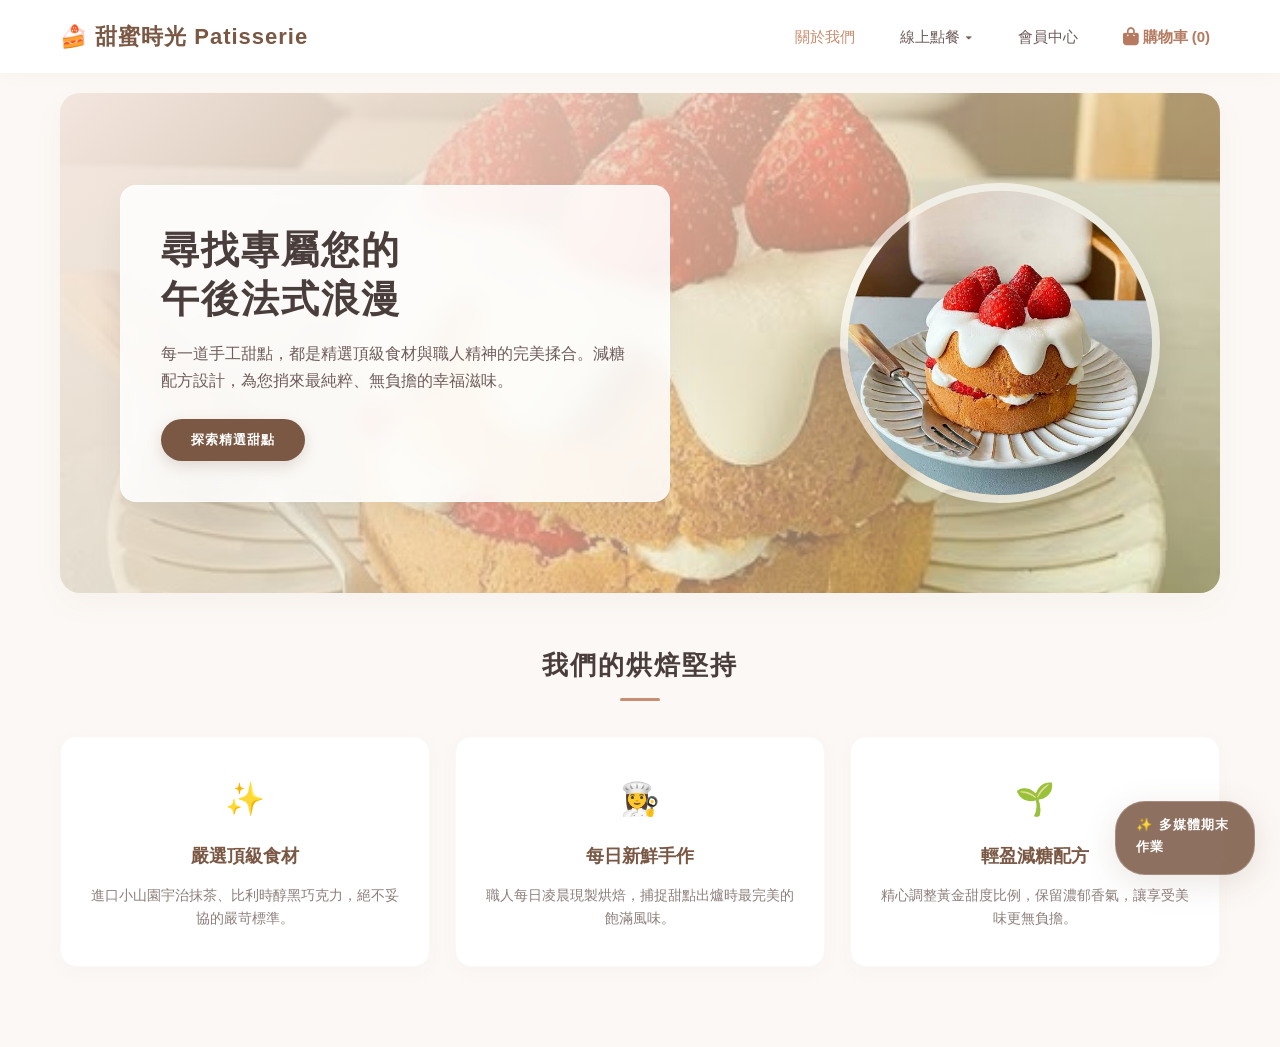
==== index.html @ a0bcebbd "Update stylesheet and script version numbers" ====
<!DOCTYPE html>
<html lang="zh-TW">
<head>
    <meta charset="UTF-8">
    <meta name="viewport" content="width=device-width, initial-scale=1.0">
    <title>甜蜜時光 Patisserie</title>
    
    <link rel="stylesheet" href="https://cdnjs.cloudflare.com/ajax/libs/font-awesome/6.4.0/css/all.min.css">
    
    <link rel="stylesheet" href="css/style.css">
    
    <link rel="stylesheet" href="css/style_phone.css?v=1.4" media="screen and (max-width: 767px)">
</head>
<body>

    <div class="system-switcher" id="admin-switcher-bar" style="display: none;">
        <span>⚙️ 核心特權帳號登入：專題雙端切換</span>
        <button id="switch-user-btn" class="active" onclick="switchSystem('user')">📱 顧客前台下單端</button>
        <button id="switch-admin-btn" onclick="switchSystem('admin')">🏪 店家後台接單端</button>
    </div>

    <div id="floating-badge" class="project-badge">
        <div class="badge-title">多媒體期末作業</div>
        <div class="members-list">
            成員：梁宇嫻 · 李冠萱 · 羅聖威 · 陳品勳 · 劉昕燁 · 陳君豪
        </div>
    </div>

    <div id="user-view">
        <header>
            <div class="nav-container">
                <a onclick="showPage('home-section')" class="logo">🍰 甜蜜時光 Patisserie</a>
                
                <ul class="nav-menu">
                    <li>
                        <a id="nav-home" onclick="showPage('home-section')" class="active">
                            <i class="fa-regular fa-compass nav-icon"></i>
                            <span class="nav-text">關於我們</span>
                        </a>
                    </li>
                    <li class="dropdown">
                        <a id="nav-order" onclick="showPage('order-section')">
                            <i class="fa-regular fa-clipboard nav-icon"></i>
                            <span class="nav-text">線上點餐 ▾</span>
                        </a>
                        <div class="dropdown-content">
                            <a onclick="showPage('order-section'); filterCategory('全部甜點')">全部甜點</a>
                            <a onclick="showPage('order-section'); filterCategory('法式塔類')">法式塔類</a>
                            <a onclick="showPage('order-section'); filterCategory('招牌蛋糕')">招牌蛋糕</a>
                            <a onclick="showPage('order-section'); filterCategory('常溫點心')">常溫點心</a>
                        </div>
                    </li>
                    <li>
                        <a id="nav-login" onclick="showPage('login-section')">
                            <i class="fa-regular fa-user nav-icon"></i>
                            <span class="nav-text">會員中心</span>
                        </a>
                    </li>
                    <li>
                        <a id="nav-cart" onclick="showPage('order-section', true)" style="color: #b57a5f; font-weight: bold; display: flex; align-items: center; gap: 4px;">
                            <i class="fa-solid fa-bag-shopping" style="font-size: 18px;"></i>
                            <span class="nav-text">購物車</span>
                            <span>(<span id="cart-count">0</span>)</span>
                        </a>
                    </li>
                </ul>
            </div>
        </header>

        <div class="container">
            <section id="home-section" class="page-section active">
                <div class="hero-section">
                    <div class="hero-content">
                        <h1>尋找專屬您的<br>午後法式浪漫</h1>
                        <p>每一道手工甜點，都是精選頂級食材與職人精神的完美揉合。減糖配方設計，為您捎來最純粹、無負擔的幸福滋味。</p>
                        <button class="btn-primary" onclick="showPage('order-section'); filterCategory('全部甜點')">探索精選甜點</button>
                    </div>
                    <img src="images/cake_berry.jpg" class="hero-featured-img" alt="主打草莓戚風蛋糕">
                </div>

                <h2 class="section-title">我們的烘焙堅持</h2>
                <div class="features-grid">
                    <div class="feature-card">
                        <span class="feature-icon">✨</span>
                        <h3>嚴選頂級食材</h3>
                        <p>進口小山園宇治抹茶、比利時醇黑巧克力，絕不妥協的嚴苛標準。</p>
                    </div>
                    <div class="feature-card">
                        <span class="feature-icon">👩‍🍳</span>
                        <h3>每日新鮮手作</h3>
                        <p>職人每日凌晨現製烘焙，捕捉甜點出爐時最完美的飽滿風味。</p>
                    </div>
                    <div class="feature-card">
                        <span class="feature-icon">🌱</span>
                        <h3>輕盈減糖配方</h3>
                        <p>精心調整黃金甜度比例，保留濃郁香氣，讓享受美味更無負擔。</p>
                    </div>
                </div>
            </section>

            <section id="order-section" class="page-section">
                <div class="order-layout">
                    <div class="menu-products-column">
                        <h2 class="menu-title" id="menu-title-text">精選甜點菜單</h2>
                        <p class="menu-subtitle">點擊下方按鈕即可直接加入購物車！</p>
                        <div class="menu-grid" id="menu-grid-box"></div>
                    </div>

                    <div class="cart-box" id="cart-anchor">
                        <h3>🛒 我的購物車</h3>
                        <div class="empty-cart-msg" id="empty-cart-msg">購物車目前是空的。</div>
                        <ul class="cart-items-list" id="cart-items"></ul>
                        <div class="cart-total-box" id="cart-total-box" style="display: none;">
                            <div class="total-row">
                                <span>總金額：</span>
                                <span>NT$ <span id="total-amount">0</span></span>
                            </div>
                            <button class="btn-checkout" onclick="checkout()">確認送出訂單</button>
                        </div>
                    </div>
                </div>
            </section>

            <section id="login-section" class="page-section">
                <div class="login-wrapper">
                    <div class="login-card" id="login-form-box">
                        <h2>會員登入</h2>
                        <p class="login-subtitle">歡迎回到甜蜜時光，請輸入您的帳號密碼</p>
                        <form onsubmit="handleLogin(event)">
                            <div class="form-group">
                                <label><i class="fa-regular fa-envelope"></i> 電子信箱</label>
                                <input type="email" id="login-email" placeholder="example@email.com" required>
                            </div>
                            <div class="form-group">
                                <label><i class="fa-solid fa-lock"></i> 密碼</label>
                                <input type="password" id="login-password" placeholder="請輸入密碼" required>
                            </div>
                            <button type="submit" class="btn-submit">立即登入</button>
                        </form>
                        <div class="form-toggle-link">
                            還不是會員嗎？ <a onclick="toggleForm('register')">點我註冊新帳號</a>
                        </div>
                    </div>

                    <div class="login-card" id="register-form-box" style="display: none;">
                        <h2>註冊新會員</h2>
                        <p class="login-subtitle">加入會員，即刻開啟美味的甜點購物之旅</p>
                        <form onsubmit="handleRegister(event)">
                            <div class="form-group">
                                <label><i class="fa-regular fa-envelope"></i> 電子信箱</label>
                                <input type="email" id="reg-email" placeholder="example@email.com" required>
                            </div>
                            <div class="form-group">
                                <label><i class="fa-solid fa-lock"></i> 設定密─碼</label>
                                <input type="password" id="reg-password" placeholder="請輸入密碼" required>
                            </div>
                            <div class="form-group">
                                <label><i class="fa-solid fa-shield"></i> 確認密碼</label>
                                <input type="password" id="reg-confirm" placeholder="請再次輸入密碼" required>
                            </div>
                            <button type="submit" class="btn-submit btn-reg">確認註冊</button>
                        </form>
                        <div class="form-toggle-link">
                            已經有帳號了？ <a onclick="toggleForm('login')">返回登入介面</a>
                        </div>
                    </div>

                    <div class="login-card" id="user-status" style="display: none;">
                        <div class="welcome-box">
                            <span class="user-avatar-icon">👑</span>
                            <h3>尊貴的會員，您好！</h3>
                            <p class="user-email-display" id="user-display-email">---</p>
                            
                            <div id="admin-badge-notice" class="admin-notice-tag" style="display: none;">
                                🔑 檢測到核心特權身份！上方已解鎖「雙端切換列」
                            </div>

                            <button onclick="handleLogout()" class="btn-logout">安全登出帳號</button>
                        </div>
                    </div>

                    <div class="history-section-box" id="history-box" style="display: none;">
                        <h3 class="history-title">📜 您的歷史消費紀錄</h3>
                        <div id="history-list-content"></div>
                    </div>
                </div>
            </section>
        </div>
    </div>

    <div id="admin-view" style="display: none;">
        <div class="admin-dashboard-container">
            <div class="admin-sidebar">
                <h2>🏪 店家管理後台</h2>
                <p style="color:#a88; font-size:12px;">專題即時動態接單核心</p>
                <hr style="border:0; border-top:1px solid #444; margin:20px 0;">
                <button class="admin-nav-btn active">📦 訂單即時控管</button>
                <button class="admin-nav-btn" onclick="switchSystem('user')" style="background:#c0392b; color:#fff; margin-top:20px;">退出後台返回前台</button>
            </div>

            <div class="admin-main-content">
                <div class="admin-stats-grid">
                    <div class="stat-card">
                        <h4>新進訂單 (待處理)</h4>
                        <div class="stat-number" id="stat-new-orders" style="color: #e67e22;">0 筆</div>
                    </div>
                    <div class="stat-card">
                        <h4>甜點主廚 (製作中)</h4>
                        <div class="stat-number" id="stat-cooking-orders" style="color: #2980b9;">0 筆</div>
                    </div>
                    <div class="stat-card">
                        <h4>今日累計營業額</h4>
                        <div class="stat-number" style="color: #27ae60;">NT$ <span id="stat-total-revenue">0</span></div>
                    </div>
                </div>

                <h3 style="color:#5c4033; margin-bottom:15px; display:flex; align-items:center; gap:8px;">
                    📋 全台即時顧客訂單動態流水線
                </h3>
                <div id="admin-orders-list-box"></div>
            </div>
        </div>
    </div>

    <script src="js/script.js?v=1.6"></script>
</body>
</html>
---- css/style.css ----
/* --- 基礎全域樣式 --- */
        * {
            box-sizing: border-box;
            margin: 0;
            padding: 0;
            font-family: 'Playfair Display', 'Segoe UI', Tahoma, Geneva, Verdana, sans-serif, "微軟正黑體";
        }
        body {
            background-color: #fcf8f5;
            color: #4a3e3d;
            line-height: 1.7;
            position: relative;
        }
        .container {
            max-width: 1200px;
            margin: 0 auto;
            padding: 20px;
        }

        /* 👑 隱藏式雙端切換工具列（預設隱藏 display: none） */
        .system-switcher {
            display: none; 
            background: #4a3e3d; /* 深咖啡色背景 */
            padding: 12px 20px;
            justify-content: center;
            align-items: center;
            gap: 15px;
            z-index: 10001;
            position: relative;
            border-bottom: 2px solid #caa08c;
            animation: slideDown 0.4s ease;
        }
        @keyframes slideDown {
            from { transform: translateY(-100%); }
            to { transform: translateY(0); }
        }
        .system-switcher span {
            color: #fbf7f5;
            font-size: 14px;
            font-weight: bold;
            margin-right: 10px;
        }
        .system-switcher button {
            background: #fff;
            color: #4a3e3d;
            border: 2px solid #caa08c;
            padding: 8px 18px;
            border-radius: 25px;
            cursor: pointer;
            font-size: 14px;
            font-weight: 600;
            transition: all 0.3s ease;
            box-shadow: 0 4px 6px rgba(0,0,0,0.1);
        }
        .system-switcher button.active {
            background: #d35400 !important; 
            color: white !important;
            border-color: #d35400 !important;
            font-weight: bold;
            box-shadow: 0 0 10px rgba(211, 84, 0, 0.5);
        }
        .system-switcher button:hover {
            background: #f5eae4;
        }

        /* ✨ 互動式浮動標籤樣式 ✨ */
        .project-badge {
            position: fixed;
            bottom: 25px;
            right: 25px;
            background-color: rgba(122, 88, 68, 0.85);
            backdrop-filter: blur(10px);
            -webkit-backdrop-filter: blur(10px);
            color: #ffffff;
            padding: 12px 20px;
            border-radius: 30px;
            font-size: 13px;
            font-weight: 600;
            letter-spacing: 1px;
            box-shadow: 0 8px 32px 0 rgba(122, 88, 68, 0.15);
            z-index: 9999;
            border: 1px solid rgba(255, 255, 255, 0.2);
            transition: all 0.4s cubic-bezier(0.4, 0, 0.2, 1);
            cursor: pointer;
            display: flex;
            flex-direction: column;
            align-items: flex-start;
            gap: 4px;
            max-width: 140px;
            overflow: hidden;
        }
        .project-badge .members-list {
            max-height: 0;
            opacity: 0;
            font-size: 12px;
            color: rgba(255, 255, 255, 0.9);
            font-weight: 400;
            transition: all 0.4s cubic-bezier(0.4, 0, 0.2, 1);
            white-space: nowrap;
            margin-top: 0;
        }
        .project-badge:hover {
            max-width: 550px;
            border-radius: 16px;
            background-color: rgba(122, 88, 68, 0.95);
            box-shadow: 0 12px 40px 0 rgba(122, 88, 68, 0.3);
            transform: translateY(-2px);
        }
        .project-badge:hover .members-list {
            max-height: 50px;
            opacity: 1;
            margin-top: 6px;
        }
        .badge-title::before {
            content: '✨';
            margin-right: 6px;
            display: inline-block;
            animation: starPulse 2s infinite ease-in-out;
        }
        @keyframes starPulse {
            0% { transform: scale(1); opacity: 0.8; }
            50% { transform: scale(1.2); opacity: 1; filter: drop-shadow(0 0 4px #fff); }
            100% { transform: scale(1); opacity: 0.8; }
        }

        /* --- 導覽列樣式 --- */
        header {
            background-color: rgba(255, 255, 255, 0.95);
            backdrop-filter: blur(10px);
            box-shadow: 0 2px 15px rgba(142, 108, 88, 0.05);
            position: sticky;
            top: 0;
            z-index: 1000;
        }
        .nav-container {
            display: flex;
            justify-content: space-between;
            align-items: center;
            max-width: 1200px;
            margin: 0 auto;
            padding: 18px 20px;
        }
        .logo {
            font-size: 22px;
            font-weight: 700;
            color: #7a5844;
            text-decoration: none;
            display: flex;
            align-items: center;
            gap: 8px;
            letter-spacing: 1px;
            cursor: pointer;
        }
        .nav-menu {
            display: flex;
            list-style: none;
            gap: 25px;
            align-items: center;
        }
        .nav-menu a {
            text-decoration: none;
            color: #6e5d5b;
            font-weight: 500;
            padding: 5px 10px;
            transition: all 0.3s ease;
            cursor: pointer;
            font-size: 15px;
        }
        .nav-menu a:hover, .nav-menu a.active {
            color: #c98e71;
        }

        /* --- 下拉選單樣式 --- */
        .dropdown {
            position: relative;
            display: inline-block;
        }
        .dropdown-content {
            display: none;
            position: absolute;
            background-color: #fff;
            min-width: 150px;
            box-shadow: 0px 8px 25px rgba(142, 108, 88, 0.1);
            border-radius: 8px;
            padding: 8px 0;
            z-index: 1;
            top: 100%;
            border: 1px solid #f5eae4;
        }
        .dropdown-content a {
            color: #4a3e3d;
            padding: 10px 20px;
            display: block;
            text-align: left;
            font-size: 14px;
        }
        .dropdown-content a:hover {
            background-color: #fdfaf6;
            color: #c98e71;
        }
        .dropdown:hover .dropdown-content {
            display: block;
        }

        /* --- 區塊切換隱藏機制 --- */
        .page-section {
            display: none;
        }
        .page-section.active {
            display: block;
            animation: fadeIn 0.6s ease;
        }
        @keyframes fadeIn {
            from { opacity: 0; transform: translateY(10px); }
            to { opacity: 1; transform: translateY(0); }
        }

        /* ================= 高級質感首頁樣式 ================= */
        .hero-section {
            background: linear-gradient(135deg, #f3e6df 0%, rgba(234, 222, 122, 0.33) 100%), url('../images/cake_berry.jpg');
            background-size: cover;
            background-position: center;
            border-radius: 20px;
            padding: 90px 60px;
            display: flex;
            align-items: center;
            justify-content: space-between;
            margin-bottom: 50px;
            box-shadow: 0 10px 30px rgba(142, 108, 88, 0.05);
            position: relative;
            overflow: hidden;
        }
        .hero-content {
            max-width: 550px;
            background: rgba(255, 255, 255, 0.85);
            backdrop-filter: blur(10px);
            padding: 40px;
            border-radius: 16px;
            border: 1px solid rgba(255, 255, 255, 0.5);
            box-shadow: 0 15px 35px rgba(0,0,0,0.05);
        }
        .hero-content h1 {
            font-size: 38px;
            color: #4a3e3d;
            margin-bottom: 15px;
            font-weight: 700;
            letter-spacing: 2px;
            line-height: 1.3;
        }
        .hero-content p {
            font-size: 16px;
            color: #6e5d5b;
            margin-bottom: 25px;
        }
        .btn-primary {
            display: inline-block;
            background-color: #7a5844;
            color: white;
            padding: 12px 30px;
            border-radius: 30px;
            text-decoration: none;
            font-weight: bold;
            letter-spacing: 1px;
            transition: all 0.3s ease;
            box-shadow: 0 5px 15px rgba(122, 88, 68, 0.2);
            cursor: pointer;
            border: none;
        }
        .btn-primary:hover {
            background-color: #c98e71;
            transform: translateY(-2px);
            box-shadow: 0 8px 20px rgba(201, 142, 113, 0.3);
        }
        .hero-featured-img {
            width: 320px;
            height: 320px;
            object-fit: cover;
            border-radius: 50%;
            border: 8px solid rgba(255, 255, 255, 0.6);
            box-shadow: 0 15px 30px rgba(0,0,0,0.1);
        }
        @media (max-width: 850px) {
            .hero-section { flex-direction: column; padding: 40px 20px; text-align: center; }
            .hero-featured-img { display: none; }
            .hero-content { max-width: 100%; }
        }

        .section-title {
            text-align: center;
            font-size: 26px;
            color: #4a3e3d;
            margin-bottom: 35px;
            position: relative;
            letter-spacing: 2px;
        }
        .section-title::after {
            content: '';
            display: block;
            width: 40px;
            height: 3px;
            background-color: #c98e71;
            margin: 10px auto 0;
            border-radius: 2px;
        }
        .features-grid {
            display: grid;
            grid-template-columns: repeat(auto-fit, minmax(300px, 1fr));
            gap: 25px;
            margin-bottom: 60px;
        }
        .feature-card {
            background: #fff;
            padding: 35px 25px;
            border-radius: 16px;
            text-align: center;
            box-shadow: 0 5px 20px rgba(142, 108, 88, 0.03);
            transition: all 0.3s ease;
            border: 1px solid #fbf7f5;
        }
        .feature-card:hover {
            transform: translateY(-5px);
            box-shadow: 0 12px 30px rgba(142, 108, 88, 0.08);
        }
        .feature-icon { font-size: 32px; margin-bottom: 15px; display: inline-block; }
        .feature-card h3 { font-size: 18px; color: #7a5844; margin-bottom: 12px; }
        .feature-card p { font-size: 14px; color: #8c7e7c; }

        /* ================= 點餐頁與購物車版面配置 ================= */
        .order-layout {
            display: grid;
            grid-template-columns: 2.6fr 1fr;
            gap: 35px;
            margin-top: 10px;
        }
        @media (max-width: 950px) {
            .order-layout { grid-template-columns: 1fr; }
        }
        .menu-title {
            font-size: 26px;
            color: #4a3e3d;
            margin-bottom: 5px;
            border-left: 4px solid #c98e71;
            padding-left: 12px;
            letter-spacing: 1px;
        }
        .menu-subtitle { font-size: 14px; color: #8c7e7c; margin-bottom: 30px; }
        .menu-grid {
            display: grid;
            grid-template-columns: repeat(auto-fill, minmax(240px, 1fr));
            gap: 25px;
        }
        .menu-item {
            background: #fff;
            border-radius: 14px;
            overflow: hidden;
            box-shadow: 0 4px 15px rgba(142, 108, 88, 0.03);
            transition: all 0.3s ease;
            display: flex;
            flex-direction: column;
            border: 1px solid rgba(142, 108, 88, 0.02);
        }
        .menu-item:hover { transform: translateY(-6px); box-shadow: 0 10px 25px rgba(142, 108, 88, 0.08); }
        .menu-item img { width: 100%; height: 200px; object-fit: cover; background-color: #f5eae4; }
        .menu-info { padding: 18px; display: flex; flex-direction: column; flex-grow: 1; }
        .menu-category-tag {
            align-self: flex-start;
            background-color: #f7ede8;
            color: #b57a5f;
            font-size: 11px;
            padding: 3px 10px;
            border-radius: 20px;
            margin-bottom: 10px;
            font-weight: 600;
        }
        .menu-item .menu-title { font-size: 16px; font-weight: bold; color: #4a3e3d; margin-bottom: 8px; border: none; padding-left: 0; }
        .menu-price { font-size: 16px; color: #b57a5f; font-weight: 700; margin-bottom: 15px; margin-top: auto; }
        .btn-add {
            width: 100%;
            background-color: #caa08c;
            color: white;
            border: none;
            padding: 11px;
            border-radius: 8px;
            cursor: pointer;
            font-weight: bold;
            transition: background 0.3s;
        }
        .btn-add:hover { background-color: #b5836c; }

        .cart-box {
            background: #fff;
            padding: 22px;
            border-radius: 16px;
            box-shadow: 0 4px 20px rgba(142, 108, 88, 0.06);
            align-self: start;
            position: sticky;
            top: 100px;
            border: 1px solid rgba(142, 108, 88, 0.03);
        }
        .cart-box h3 { font-size: 18px; margin-bottom: 15px; padding-bottom: 12px; border-bottom: 2px solid #f7ede8; color: #4a3e3d; }
        .cart-items-list { list-style: none; max-height: 280px; overflow-y: auto; margin-bottom: 15px; }
        .cart-item { display: flex; justify-content: space-between; align-items: center; font-size: 13px; padding: 10px 0; border-bottom: 1px dashed #f5eae4; }
        .empty-cart-msg { color: #a39592; text-align: center; padding: 25px 0; font-size: 14px; }
        .cart-total-box { border-top: 2px solid #f7ede8; padding-top: 15px; }
        .total-row { display: flex; justify-content: space-between; font-size: 16px; font-weight: bold; margin-bottom: 15px; color: #4a3e3d; }
        .btn-checkout {
            width: 100%;
            background-color: #7a5844;
            color: white;
            border: none;
            padding: 12px;
            border-radius: 8px;
            cursor: pointer;
            font-weight: bold;
            font-size: 14px;
            transition: background 0.3s;
        }
        .btn-checkout:hover { background-color: #c98e71; }

        /* ================= 会員中心與歷史訂單樣式 ================= */
        .auth-container {
            max-width: 400px;
            margin: 40px auto 20px;
            background: white;
            padding: 35px;
            border-radius: 16px;
            box-shadow: 0 5px 25px rgba(142, 108, 88, 0.06);
            border: 1px solid rgba(142, 108, 88, 0.02);
        }
        .auth-container h2 { text-align: center; margin-bottom: 25px; color: #4a3e3d; letter-spacing: 1px; }
        .form-group { margin-bottom: 20px; }
        .form-group label { display: block; margin-bottom: 8px; font-size: 14px; font-weight: 500; color: #6e5d5b; }
        .form-group input {
            width: 100%; padding: 11px; border: 1px solid #e5dbd5; border-radius: 8px; font-size: 14px; background-color: #fdfcfb; transition: border-color 0.3s;
        }
        .form-group input:focus { outline: none; border-color: #c98e71; background-color: #fff; }
        .btn-auth {
            width: 100%; padding: 12px; background-color: #caa08c; color: white; border: none; border-radius: 8px; font-size: 15px; font-weight: bold; cursor: pointer; transition: background 0.3s;
        }
        .btn-auth:hover { background-color: #b5836c; }
        .auth-switch { text-align: center; margin-top: 18px; font-size: 13px; color: #8c7e7c; }
        .auth-switch a { color: #b57a5f; text-decoration: none; font-weight: bold; }
        .user-welcome-box { text-align: center; padding: 40px 20px; }
        .btn-logout {
            background-color: #d9534f; color: white; border: none; padding: 9px 18px; border-radius: 6px; cursor: pointer; margin-top: 20px; font-weight: bold; transition: background 0.3s;
        }
        .btn-logout:hover { background-color: #c9302c; }

        .history-container {
            max-width: 700px;
            margin: 30px auto;
            background: white;
            padding: 30px;
            border-radius: 16px;
            box-shadow: 0 5px 25px rgba(142, 108, 88, 0.04);
            border: 1px solid rgba(142, 108, 88, 0.02);
        }
        .history-container h3 {
            font-size: 20px; color: #4a3e3d; margin-bottom: 20px; padding-bottom: 10px; border-bottom: 2px solid #f7ede8; text-align: center;
        }
        .order-card {
            background: #fdfcfb;
            border: 1px solid #f5eae4;
            border-radius: 10px;
            padding: 15px;
            margin-bottom: 15px;
            position: relative;
        }
        .order-card-header {
            display: flex; justify-content: space-between; font-size: 13px; color: #8c7e7c; border-bottom: 1px solid #f5eae4; padding-bottom: 8px; margin-bottom: 10px;
        }
        .order-card-body { font-size: 14px; color: #4a3e3d; margin-bottom: 8px; }
        .order-card-total { text-align: right; font-weight: bold; color: #b57a5f; font-size: 15px; }
        .no-history-msg { text-align: center; color: #a39592; padding: 30px 0; font-size: 14px; }

        /* ================= 🏪 店家後台操作端樣式 ================= */
        #admin-view {
            display: none;
            background: #f5f0eb;
            min-height: 100vh;
            padding: 30px 20px;
        }
        .admin-dashboard {
            max-width: 1100px;
            margin: 0 auto;
        }
        .admin-header {
            display: flex;
            justify-content: space-between;
            align-items: center;
            margin-bottom: 30px;
            border-bottom: 3px solid #7a5844;
            padding-bottom: 15px;
        }
        .admin-title { font-size: 28px; color: #7a5844; font-weight: bold; }
        .admin-stats-grid {
            display: grid;
            grid-template-columns: repeat(auto-fit, minmax(220px, 1fr));
            gap: 20px;
            margin-bottom: 35px;
        }
        .stat-card {
            background: white;
            padding: 20px;
            border-radius: 12px;
            box-shadow: 0 4px 15px rgba(0,0,0,0.03);
            border-left: 5px solid #7a5844;
        }
        .stat-card.revenue { border-left-color: #2ecc71; }
        .stat-card h4 { font-size: 14px; color: #8c7e7c; margin-bottom: 5px; }
        .stat-card .stat-number { font-size: 24px; font-weight: bold; color: #4a3e3d; }
        
        .admin-orders-section {
            background: white;
            padding: 25px;
            border-radius: 16px;
            box-shadow: 0 4px 20px rgba(0,0,0,0.02);
        }
        .admin-orders-section h3 { margin-bottom: 20px; color: #4a3e3d; font-size: 20px; border-left: 4px solid #caa08c; padding-left: 10px; }
        
        .status-badge {
            padding: 3px 10px;
            border-radius: 12px;
            font-size: 12px;
            font-weight: bold;
        }
        .status-pending { background: #ffeaa7; color: #d63031; }
        .status-cooking { background: #74b9ff; color: #0984e3; }
        .status-completed { background: #55efc4; color: #00b894; }

        .admin-btn {
            padding: 6px 14px;
            border: none;
            border-radius: 6px;
            cursor: pointer;
            font-weight: bold;
            font-size: 13px;
            margin-left: 8px;
            transition: background 0.2s;
        }
        .btn-accept { background: #74b9ff; color: white; }
        .btn-accept:hover { background: #0984e3; }
        .btn-finish { background: #2ecc71; color: white; }
        .btn-finish:hover { background: #27ae60; }

       @media (max-width: 767px) {
         /* 在手機版隱藏純文字，只留下圖標 */
         .nav-text {
           display: none;
         }
       }
/* ==========================================================================
   手機版導覽列優化：強制顯示圖標，隱藏文字
   ========================================================================== */

/* 1. 在電腦版大螢幕時，先預設隱藏手機版的 Emoji 圖標 */
.nav-menu .nav-icon {
    display: none !important;
}

/* 2. 當螢幕寬度小於 768px（手機板與平板）時執行的強力樣式 */
@media screen and (max-width: 767px) {
    
    /* 強制選單容器水平排列，不換行 */
    .nav-menu {
        display: flex !important;
        flex-direction: row !important;
        justify-content: space-around !important;
        align-items: center !important;
        width: auto !important;
        padding: 0 !important;
        margin: 0 !important;
    }

    .nav-menu li {
        display: inline-block !important;
        list-style: none !important;
    }

    /* 強制顯示手機版的 Emoji 圖標，並給它足夠的大小 */
    .nav-menu .nav-icon {
        display: inline-block !important;
        font-size: 22px !important; /* 如果覺得太大或太小，可以調整這個數值 */
        line-height: 1 !important;
        visibility: visible !important;
        opacity: 1 !important;
    }

    /* 🔥 核心：強制隱藏中文字，避免文字擠壓換行 */
    .nav-menu .nav-text {
        display: none !important;
    }
    
    /* 針對購物車的特別調整，確保購物車圖標與數字 (0) 能並排顯示 */
    .nav-menu li a {
        display: flex !important;
        align-items: center !important;
        font-size: 20px !important;
        text-decoration: none !important;
    }
}
/* ==========================================================================
   手機版導覽列：極簡法式質感圖標風格
   ========================================================================== */

/* 電腦版時，隱藏我們新加的線條圖標（原本的文字會正常顯示） */
.nav-menu .nav-icon {
    display: none !important;
}

/* 當螢幕寬度小於 768px（手機板）時的法式優雅轉變 */
@media screen and (max-width: 767px) {
    
    /* 讓選單水平一字排開，均勻分配空間 */
    .nav-menu {
        display: flex !important;
        flex-direction: row !important;
        justify-content: space-around !important;
        align-items: center !important;
        width: 100% !important;
        padding: 10px 0 !important;
        margin: 0 !important;
    }

    .nav-menu li {
        display: inline-block !important;
        list-style: none !important;
    }

    /* 讓圖標呈現優雅的棕色（跟你們網站的主色系一致） */
    .nav-menu .nav-icon, 
    .nav-menu li a i {
        display: inline-block !important;
        font-size: 20px !important; /* 精緻的大小，不會太大太粗俗 */
        color: #7a5844 !important;  /* 貼合網頁的質感巧克力/咖啡色 */
        visibility: visible !important;
        opacity: 0.85 !important;
        transition: opacity 0.3s ease;
    }

    /* 點擊或碰觸到時稍微加深顏色 */
    .nav-menu li a:hover i {
        opacity: 1 !important;
        color: #b57a5f !important;
    }

    /* 🔥 核心：完美隱藏手機版的中文字，再也不會擠成一團 */
    .nav-menu .nav-text {
        display: none !important;
    }
    
    /* 確保購物車圖標與數字並排齊高 */
    .nav-menu li a {
        display: flex !important;
        align-items: center !important;
        justify-content: center !important;
        text-decoration: none !important;
        height: 100%;
    }
}
---- css/style_phone.css ----
/* ==========================================================================
   🧁 甜蜜時光 - 手機版專用獨立樣式 (mobile.css)
   ========================================================================== */

/* 1. 頂部導覽列：修正「甜蜜時光 Patisserie」斷行問題 */
.nav-container {
    flex-direction: column !important; 
    gap: 12px !important;
    padding: 12px 15px !important;
}

.logo {
    font-size: 20px !important;       
    white-space: nowrap !important;   
    justify-content: center !important;
    width: 100% !important;
    letter-spacing: 1.5px !important;
}

/* 2. 修正中央首頁區塊（白色卡片與文字） */
.hero-section {
    background-attachment: scroll !important; 
    margin-bottom: 30px !important;
}

.hero-content {
    padding: 30px 20px !important;   
    width: 100% !important;
}

.hero-content h1 {
    font-size: 26px !important;       
    line-height: 1.5 !important;      
    text-align: center !important;     
    word-break: keep-all !important;  
    letter-spacing: 1px !important;
}

.hero-content p {
    font-size: 14px !important;       
    line-height: 1.7 !important;
    text-align: justify !important;    
    margin-bottom: 20px !important;
}

.btn-primary {
    display: block !important;         
    width: 85% !important;
    max-width: 240px !important;
    margin: 0 auto !important;         
    padding: 12px 20px !important;
    text-align: center !important;
}

/* 3. 互動式浮動標籤 */
.project-badge {
    bottom: 15px !important;          
    right: 15px !important;
    padding: 10px 16px !important;
    font-size: 12px !important;
}

/* 4. 特性卡片與點餐區調整 */
.section-title {
    font-size: 22px !important;       
    margin-bottom: 25px !important;
}

.features-grid {
    gap: 15px !important;             
    margin-bottom: 40px !important;
}

.feature-card {
    padding: 25px 20px !important;    
}

/* 5. 原本網頁尾端的手機導覽列優化機制（直接移過來） */
.nav-menu {
    display: flex !important;
    flex-direction: row !important;
    justify-content: space-around !important;
    align-items: center !important;
    width: 100% !important;
    padding: 10px 0 !important;
    margin: 0 !important;
}
.nav-menu li {
    display: inline-block !important;
    list-style: none !important;
}
.nav-menu .nav-icon, .nav-menu li a i {
    display: inline-block !important;
    font-size: 20px !important; 
    color: #7a5844 !important;  
    visibility: visible !important;
    opacity: 0.85 !important;
}
.nav-menu .nav-text {
    display: none !important;
}
.nav-menu li a {
    display: flex !important;
    align-items: center !important;
    justify-content: center !important;
    text-decoration: none !important;
    height: 100%;
}
/* ==========================================================================
   ⚡ 手機端點擊事件（JavaScript）優化與防擋修復
   ========================================================================== */

/* 確保頂部導覽列與裡面的所有按鈕都在最上層，不被主視覺卡片擋住 */
header {
    position: relative !important;
    z-index: 9999 !important;
}

.nav-container, .nav-menu, .nav-menu li, .nav-menu a {
    pointer-events: auto !important; /* 強制重啟點擊事件 */
    cursor: pointer !important;
}

/* 確保主視覺白卡片裡面的按鈕可以被點擊 */
.hero-content {
    position: relative !important;
    z-index: 10 !important;
}

.btn-primary, .btn-checkout, .auth-switch a, button {
    position: relative !important;
    z-index: 20 !important;
    pointer-events: auto !important; /* 確保點擊穿透不會失效 */
    cursor: pointer !important;
}

/* ⚠️ 將頂部「核心特權帳號雙端切換列」層級調低，避免它在手機版產生隱形擋板 */
#admin-switcher-bar {
    position: relative !important;
    z-index: 5 !important;
}

/* 將右下角成員標籤層級調低，或暫時不擋住主要按鈕 */
.project-badge {
    z-index: 5 !important;
}
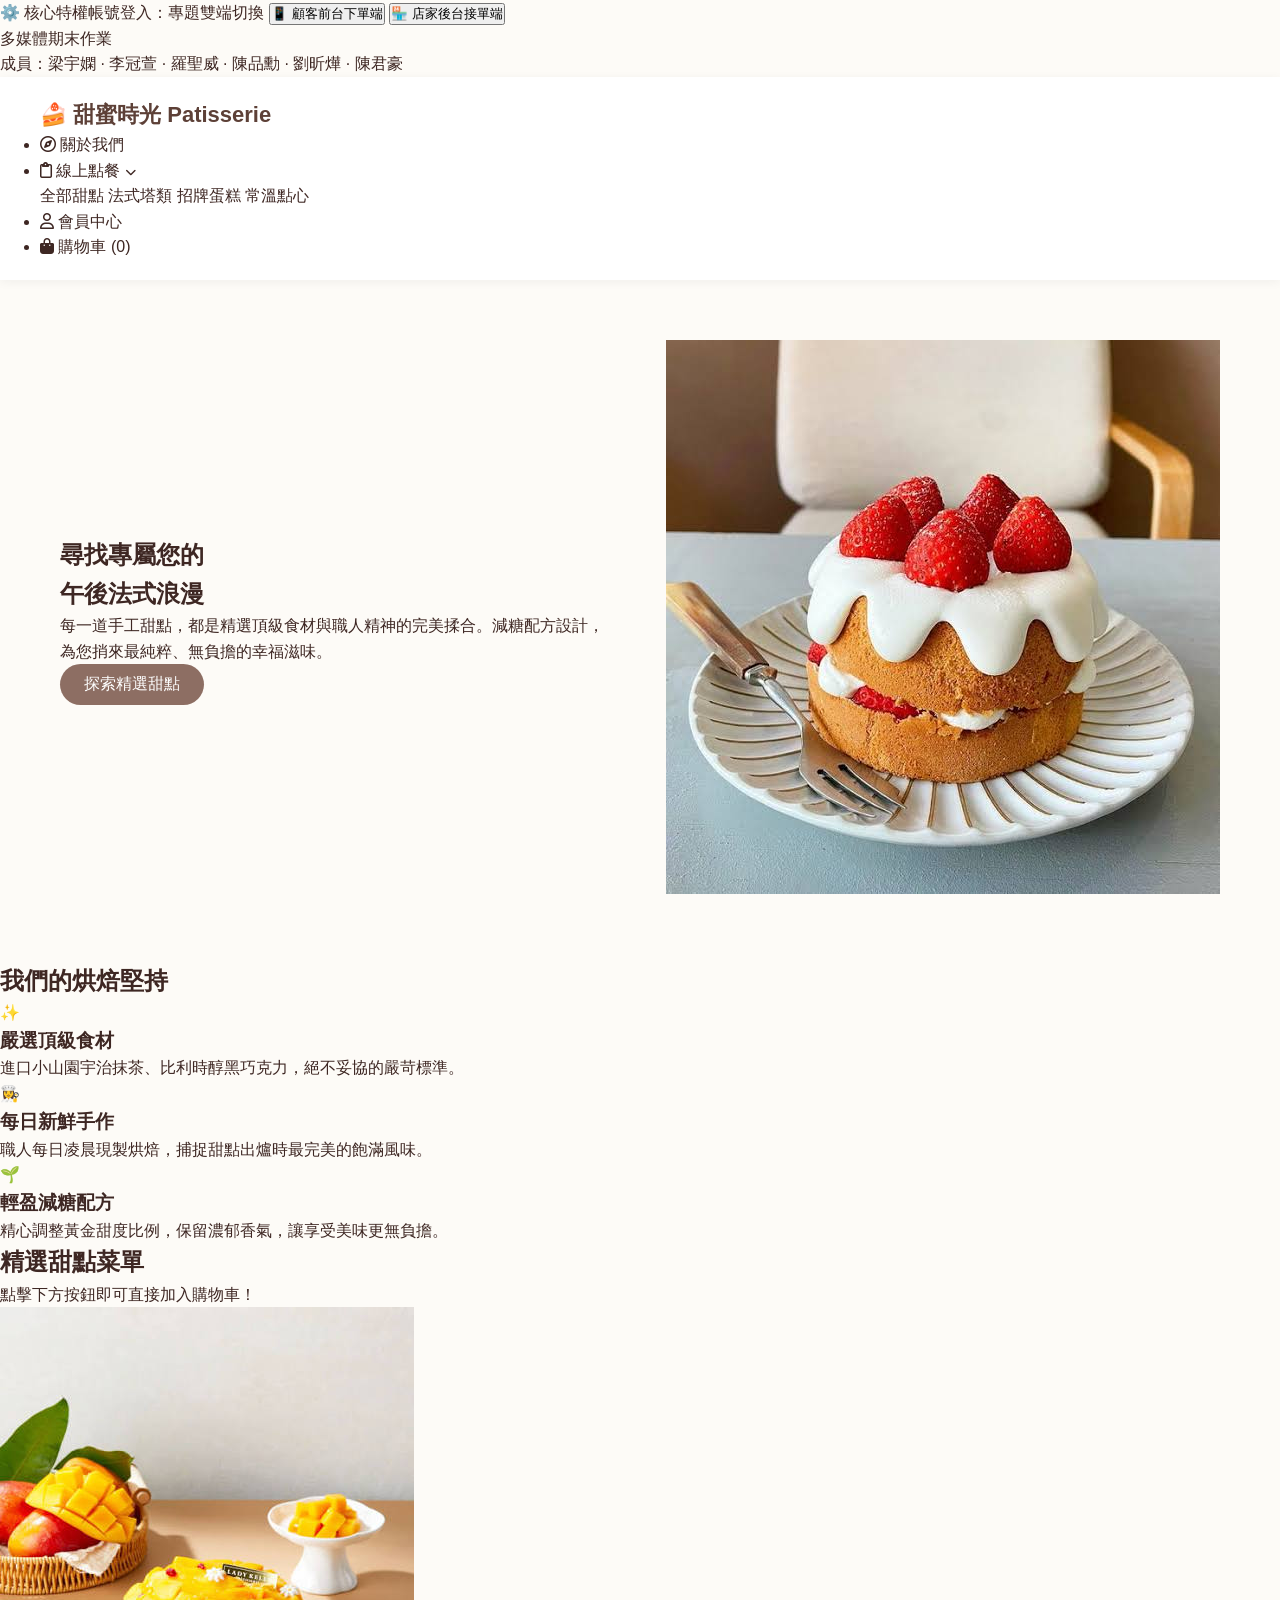
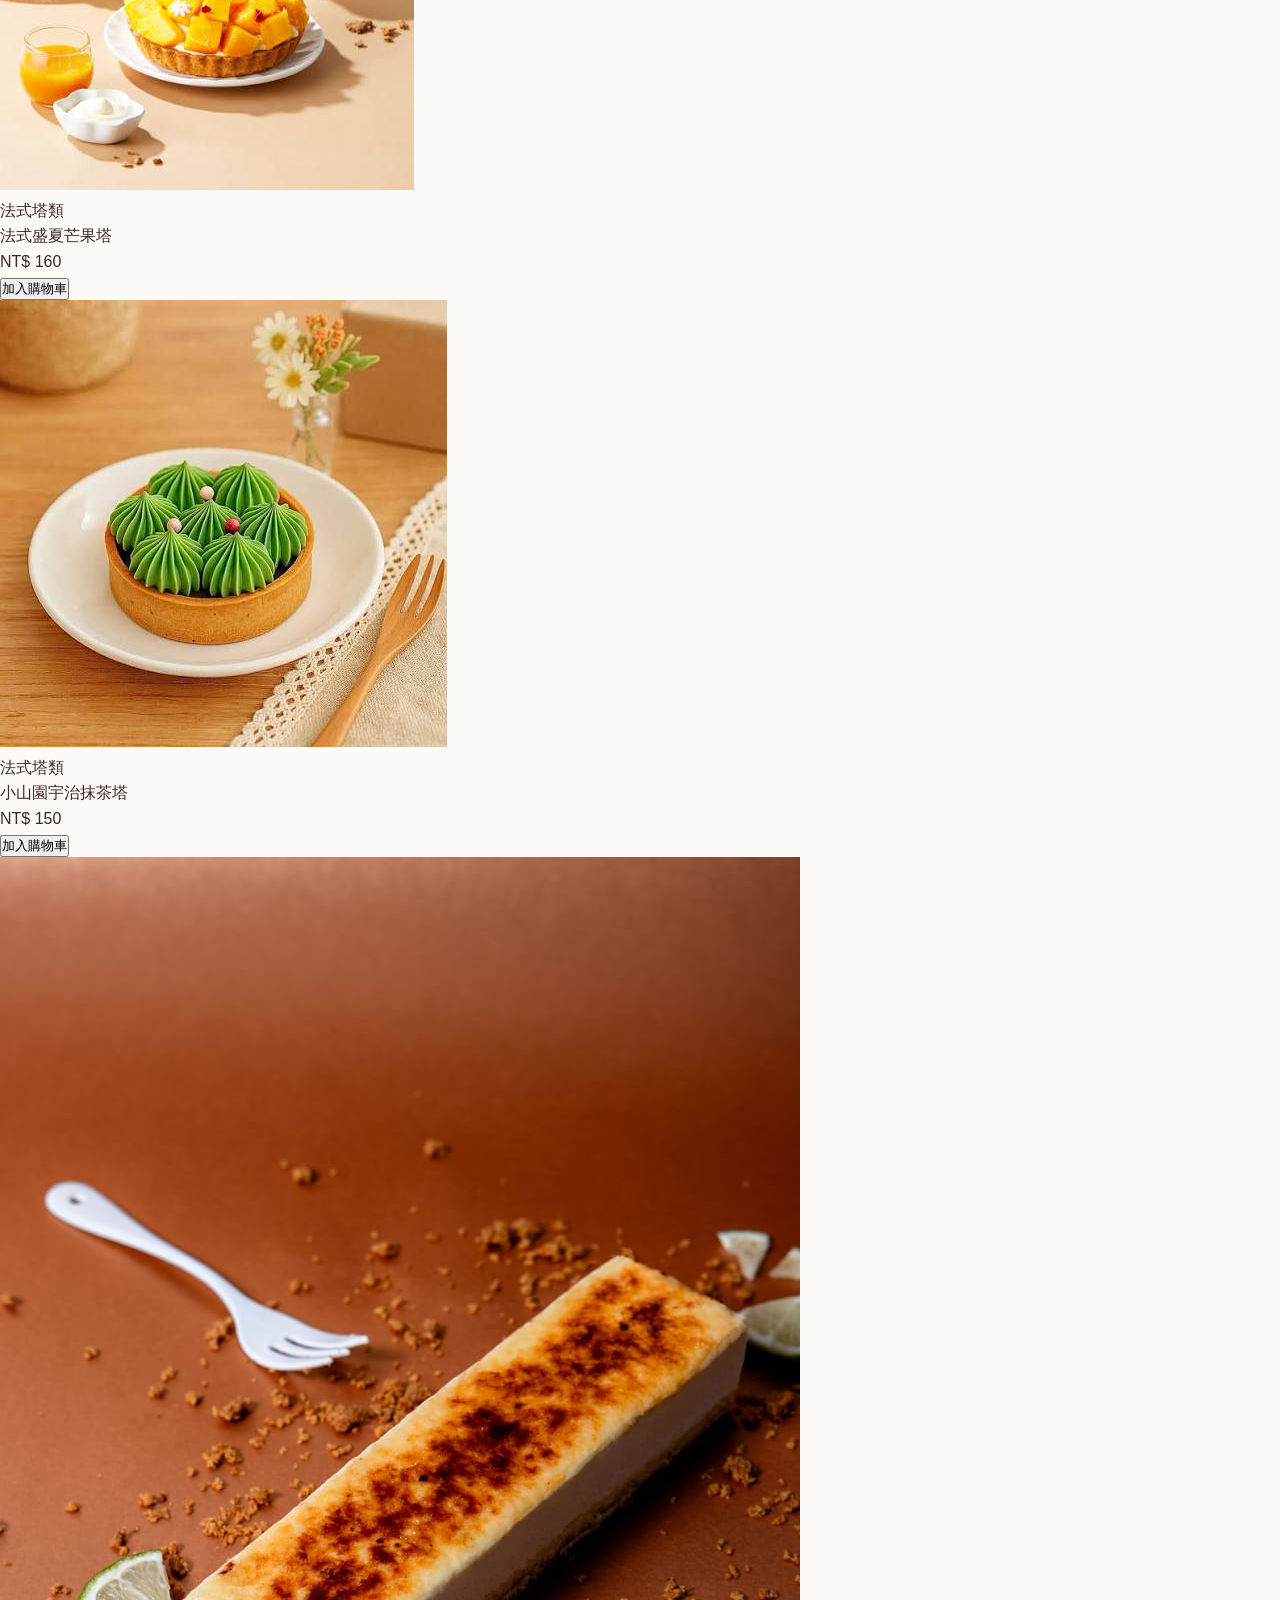
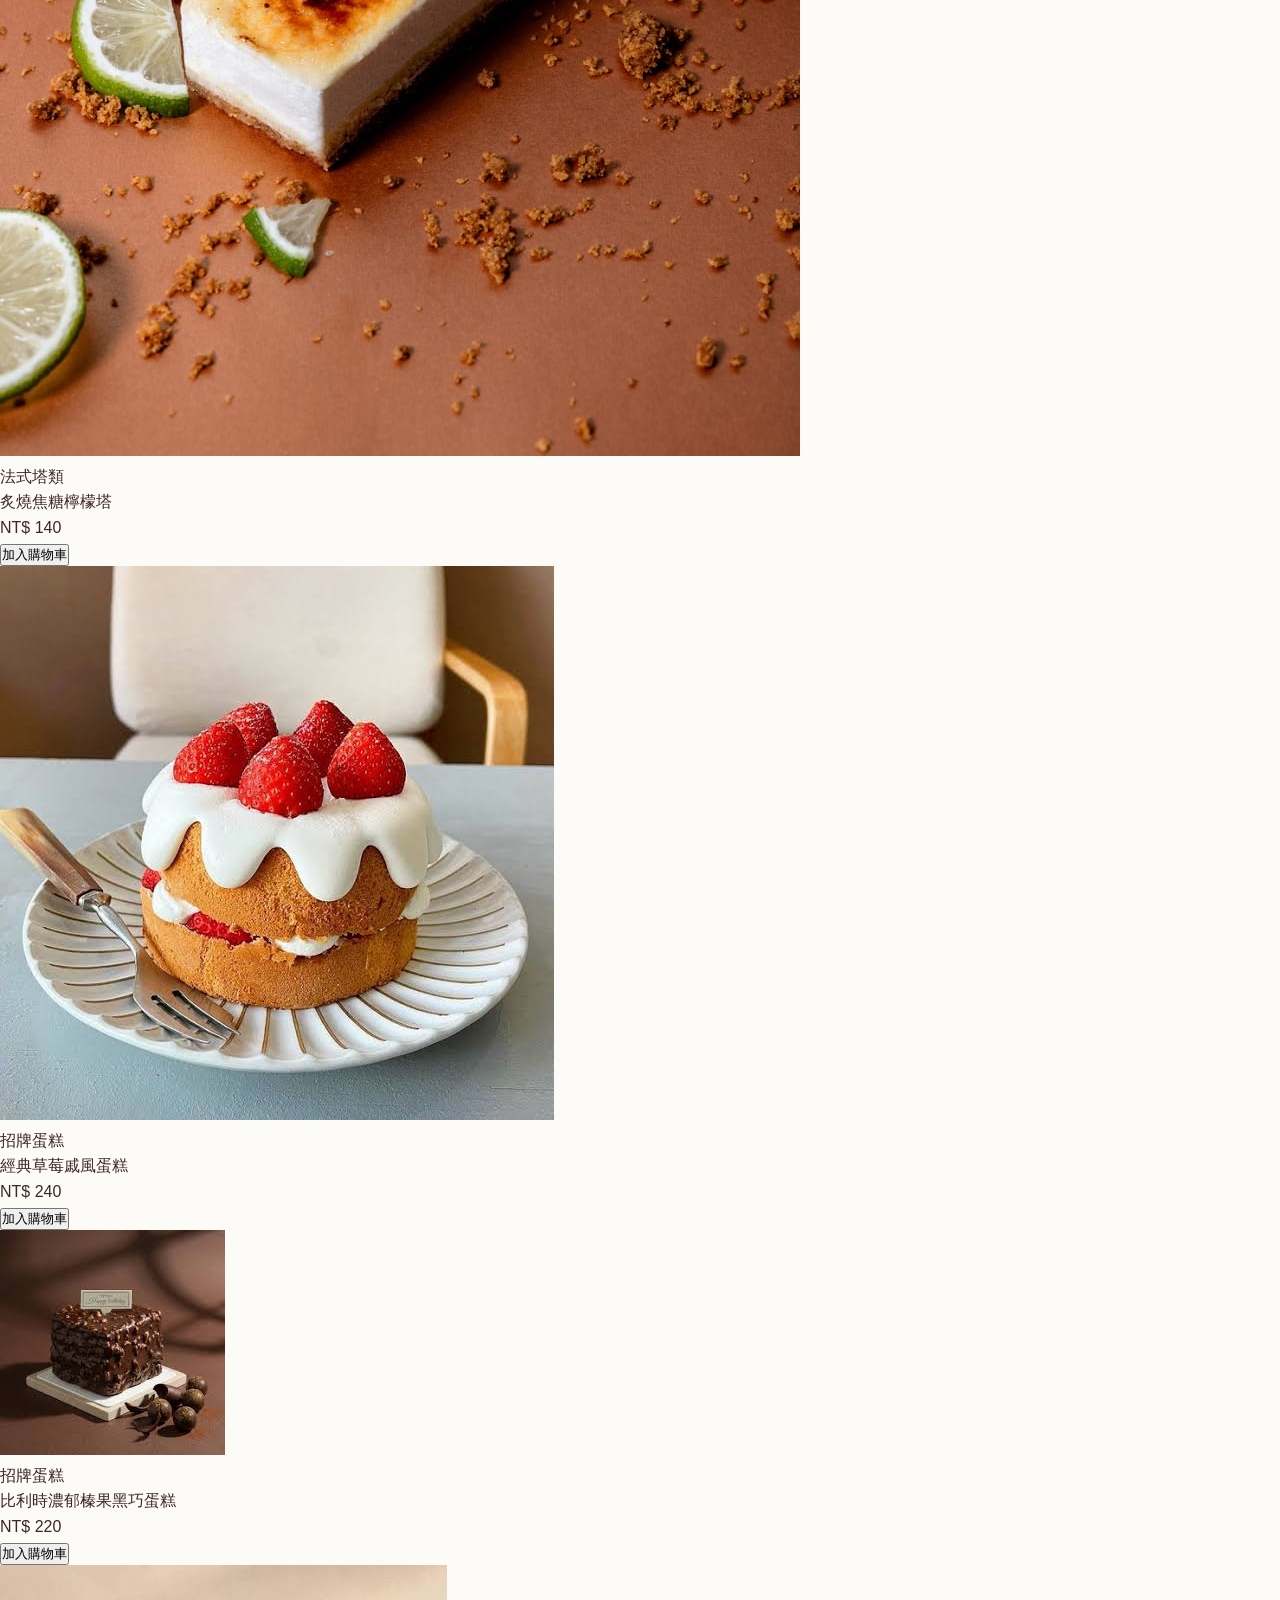
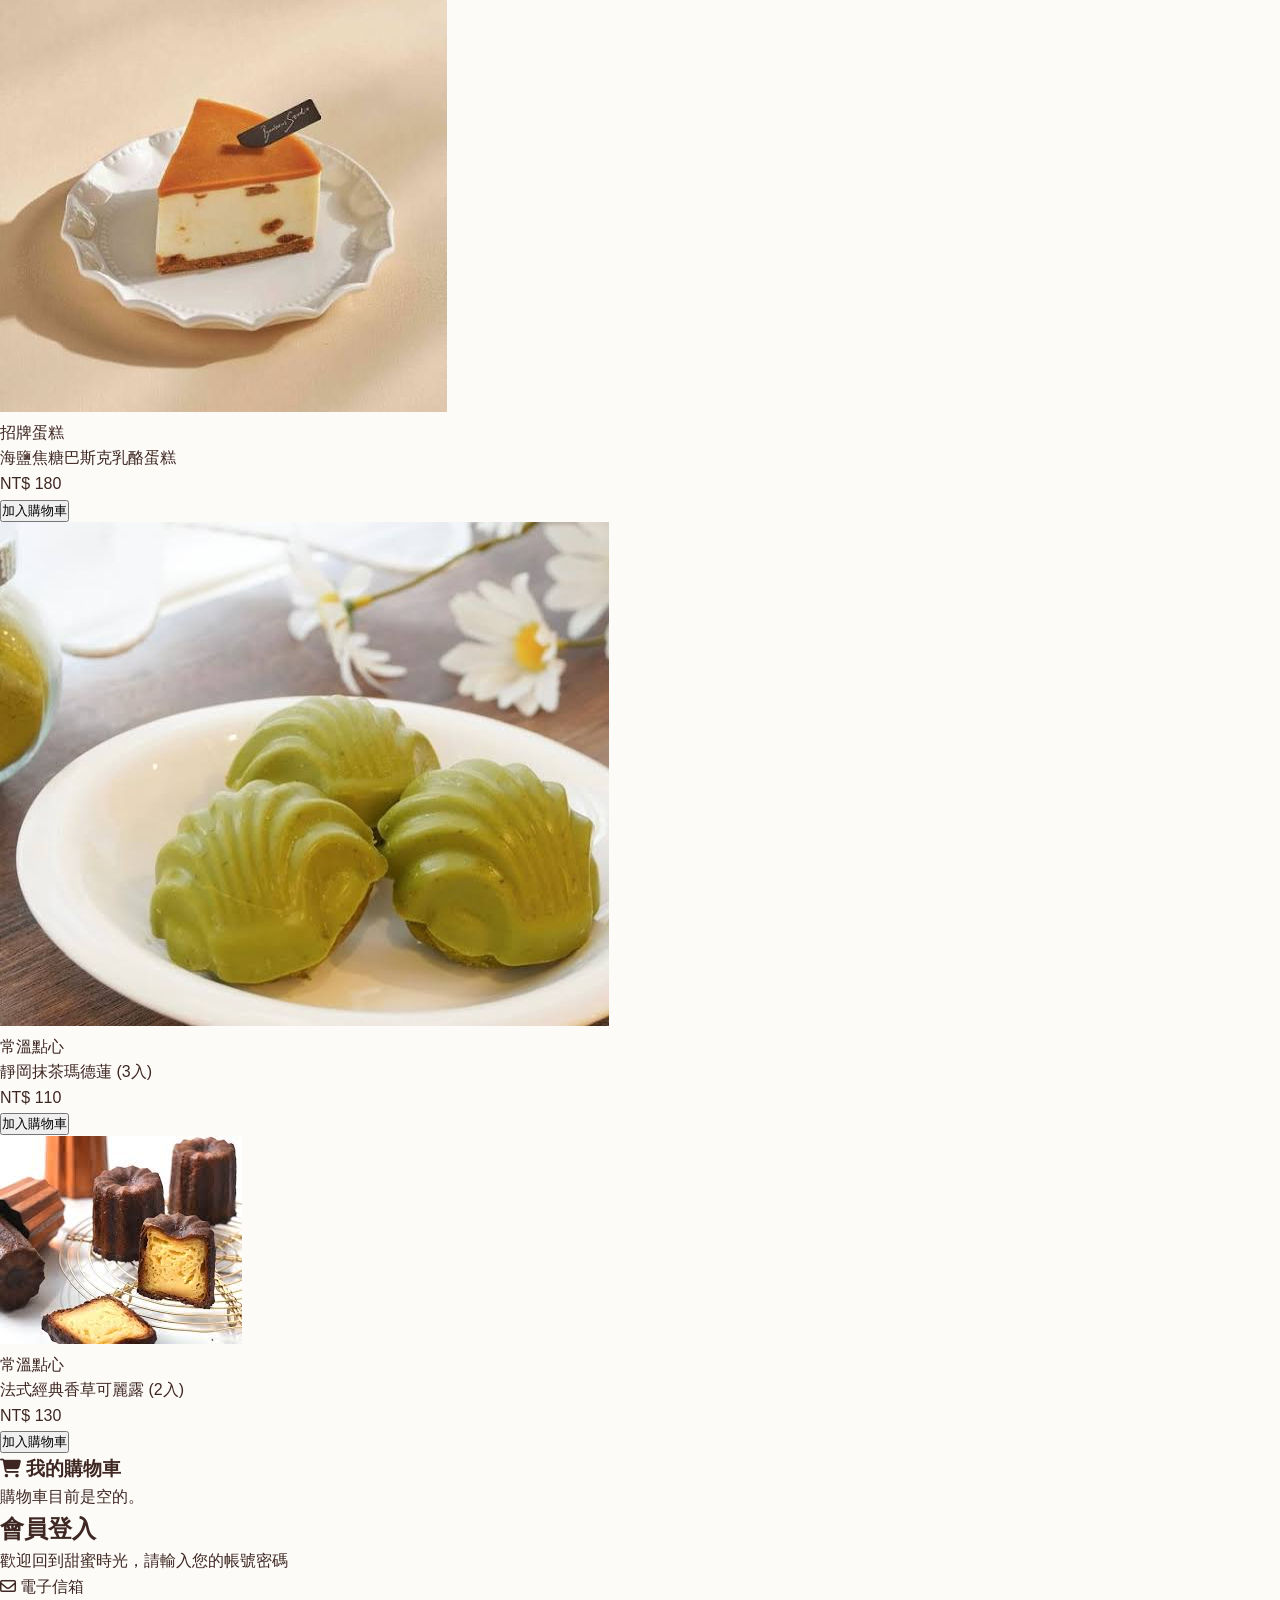
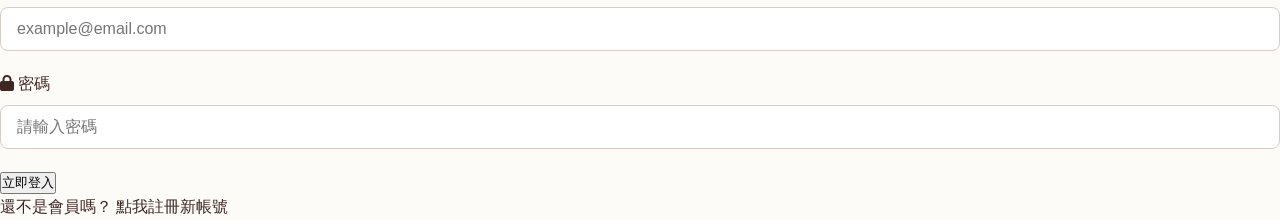
==== commit 82082b28: "Update index.html" ====
--- a/index.html
+++ b/index.html
@@ -8,12 +8,11 @@
     <link rel="stylesheet" href="https://cdnjs.cloudflare.com/ajax/libs/font-awesome/6.4.0/css/all.min.css">
     
     <link rel="stylesheet" href="css/style.css">
-    
-    <link rel="stylesheet" href="css/style_phone.css?v=1.4" media="screen and (max-width: 767px)">
+    <link rel="stylesheet" href="css/style_phone.css?v=1.3" media="screen and (max-width: 768px)">
 </head>
 <body>
 
-    <div class="system-switcher" id="admin-switcher-bar" style="display: none;">
+    <div class="system-switcher" id="admin-switcher-bar" style="display: block;">
         <span>⚙️ 核心特權帳號登入：專題雙端切換</span>
         <button id="switch-user-btn" class="active" onclick="switchSystem('user')">📱 顧客前台下單端</button>
         <button id="switch-admin-btn" onclick="switchSystem('admin')">🏪 店家後台接單端</button>
@@ -29,7 +28,7 @@
     <div id="user-view">
         <header>
             <div class="nav-container">
-                <a onclick="showPage('home-section')" class="logo">🍰 甜蜜時光 Patisserie</a>
+                <a onclick="showPage('home-section')" class="logo" style="cursor: pointer;">🍰 甜蜜時光 Patisserie</a>
                 
                 <ul class="nav-menu">
                     <li>
@@ -41,7 +40,7 @@
                     <li class="dropdown">
                         <a id="nav-order" onclick="showPage('order-section')">
                             <i class="fa-regular fa-clipboard nav-icon"></i>
-                            <span class="nav-text">線上點餐 ▾</span>
+                            <span class="nav-text">線上點餐 <i class="fa-solid fa-chevron-down" style="font-size: 11px;"></i></span>
                         </a>
                         <div class="dropdown-content">
                             <a onclick="showPage('order-section'); filterCategory('全部甜點')">全部甜點</a>
@@ -57,10 +56,10 @@
                         </a>
                     </li>
                     <li>
-                        <a id="nav-cart" onclick="showPage('order-section', true)" style="color: #b57a5f; font-weight: bold; display: flex; align-items: center; gap: 4px;">
-                            <i class="fa-solid fa-bag-shopping" style="font-size: 18px;"></i>
+                        <a id="nav-cart" onclick="showPage('order-section', true)" class="nav-cart-btn">
+                            <i class="fa-solid fa-bag-shopping"></i>
                             <span class="nav-text">購物車</span>
-                            <span>(<span id="cart-count">0</span>)</span>
+                            <span class="cart-badge">(<span id="cart-count">0</span>)</span>
                         </a>
                     </li>
                 </ul>
@@ -68,6 +67,7 @@
         </header>
 
         <div class="container">
+            
             <section id="home-section" class="page-section active">
                 <div class="hero-section">
                     <div class="hero-content">
@@ -75,7 +75,9 @@
                         <p>每一道手工甜點，都是精選頂級食材與職人精神的完美揉合。減糖配方設計，為您捎來最純粹、無負擔的幸福滋味。</p>
                         <button class="btn-primary" onclick="showPage('order-section'); filterCategory('全部甜點')">探索精選甜點</button>
                     </div>
-                    <img src="images/cake_berry.jpg" class="hero-featured-img" alt="主打草莓戚風蛋糕">
+                    <div class="hero-image-wrapper">
+                        <img src="images/cake_berry.jpg" class="hero-featured-img" alt="主打草莓戚風蛋糕">
+                    </div>
                 </div>
 
                 <h2 class="section-title">我們的烘焙堅持</h2>
@@ -107,13 +109,13 @@
                     </div>
 
                     <div class="cart-box" id="cart-anchor">
-                        <h3>🛒 我的購物車</h3>
+                        <h3><i class="fa-solid fa-cart-shopping"></i> 我的購物車</h3>
                         <div class="empty-cart-msg" id="empty-cart-msg">購物車目前是空的。</div>
                         <ul class="cart-items-list" id="cart-items"></ul>
                         <div class="cart-total-box" id="cart-total-box" style="display: none;">
                             <div class="total-row">
                                 <span>總金額：</span>
-                                <span>NT$ <span id="total-amount">0</span></span>
+                                <span class="total-price">NT$ <span id="total-amount">0</span></span>
                             </div>
                             <button class="btn-checkout" onclick="checkout()">確認送出訂單</button>
                         </div>
@@ -123,6 +125,7 @@
 
             <section id="login-section" class="page-section">
                 <div class="login-wrapper">
+                    
                     <div class="login-card" id="login-form-box">
                         <h2>會員登入</h2>
                         <p class="login-subtitle">歡迎回到甜蜜時光，請輸入您的帳號密碼</p>
@@ -151,7 +154,7 @@
                                 <input type="email" id="reg-email" placeholder="example@email.com" required>
                             </div>
                             <div class="form-group">
-                                <label><i class="fa-solid fa-lock"></i> 設定密─碼</label>
+                                <label><i class="fa-solid fa-lock"></i> 設定密碼</label>
                                 <input type="password" id="reg-password" placeholder="請輸入密碼" required>
                             </div>
                             <div class="form-group">
@@ -192,10 +195,10 @@
         <div class="admin-dashboard-container">
             <div class="admin-sidebar">
                 <h2>🏪 店家管理後台</h2>
-                <p style="color:#a88; font-size:12px;">專題即時動態接單核心</p>
-                <hr style="border:0; border-top:1px solid #444; margin:20px 0;">
-                <button class="admin-nav-btn active">📦 訂單即時控管</button>
-                <button class="admin-nav-btn" onclick="switchSystem('user')" style="background:#c0392b; color:#fff; margin-top:20px;">退出後台返回前台</button>
+                <p style="color:#ffa4a4; font-size:12px; letter-spacing: 1px;">專題即時動態接單核心</p>
+                <hr style="border:0; border-top:1px solid #555; margin:20px 0;">
+                <button class="admin-nav-btn active"><i class="fa-solid fa-boxes-stacked"></i> 訂單即時控管</button>
+                <button class="admin-nav-btn logout-btn" onclick="switchSystem('user')">退出後台返回前台</button>
             </div>
 
             <div class="admin-main-content">
@@ -206,22 +209,22 @@
                     </div>
                     <div class="stat-card">
                         <h4>甜點主廚 (製作中)</h4>
-                        <div class="stat-number" id="stat-cooking-orders" style="color: #2980b9;">0 筆</div>
+                        <div class="stat-number" id="stat-cooking-orders" style="color: #3498db;">0 筆</div>
                     </div>
                     <div class="stat-card">
                         <h4>今日累計營業額</h4>
-                        <div class="stat-number" style="color: #27ae60;">NT$ <span id="stat-total-revenue">0</span></div>
-                    </div>
-                </div>
-
-                <h3 style="color:#5c4033; margin-bottom:15px; display:flex; align-items:center; gap:8px;">
-                    📋 全台即時顧客訂單動態流水線
+                        <div class="stat-number" style="color: #2ecc71;">NT$ <span id="stat-total-revenue">0</span></div>
+                    </div>
+                </div>
+
+                <h3 class="pipeline-title">
+                    <i class="fa-solid fa-network-wired"></i> 全台即時顧客訂單動態流水線
                 </h3>
                 <div id="admin-orders-list-box"></div>
             </div>
         </div>
     </div>
 
-    <script src="js/script.js?v=1.6"></script>
+    <script src="js/script.js?v=1.7"></script>
 </body>
 </html>
--- a/css/style.css
+++ b/css/style.css
@@ -1,660 +1,156 @@
-/* --- 基礎全域樣式 --- */
-        * {
-            box-sizing: border-box;
-            margin: 0;
-            padding: 0;
-            font-family: 'Playfair Display', 'Segoe UI', Tahoma, Geneva, Verdana, sans-serif, "微軟正黑體";
-        }
-        body {
-            background-color: #fcf8f5;
-            color: #4a3e3d;
-            line-height: 1.7;
-            position: relative;
-        }
-        .container {
-            max-width: 1200px;
-            margin: 0 auto;
-            padding: 20px;
-        }
-
-        /* 👑 隱藏式雙端切換工具列（預設隱藏 display: none） */
-        .system-switcher {
-            display: none; 
-            background: #4a3e3d; /* 深咖啡色背景 */
-            padding: 12px 20px;
-            justify-content: center;
-            align-items: center;
-            gap: 15px;
-            z-index: 10001;
-            position: relative;
-            border-bottom: 2px solid #caa08c;
-            animation: slideDown 0.4s ease;
-        }
-        @keyframes slideDown {
-            from { transform: translateY(-100%); }
-            to { transform: translateY(0); }
-        }
-        .system-switcher span {
-            color: #fbf7f5;
-            font-size: 14px;
-            font-weight: bold;
-            margin-right: 10px;
-        }
-        .system-switcher button {
-            background: #fff;
-            color: #4a3e3d;
-            border: 2px solid #caa08c;
-            padding: 8px 18px;
-            border-radius: 25px;
-            cursor: pointer;
-            font-size: 14px;
-            font-weight: 600;
-            transition: all 0.3s ease;
-            box-shadow: 0 4px 6px rgba(0,0,0,0.1);
-        }
-        .system-switcher button.active {
-            background: #d35400 !important; 
-            color: white !important;
-            border-color: #d35400 !important;
-            font-weight: bold;
-            box-shadow: 0 0 10px rgba(211, 84, 0, 0.5);
-        }
-        .system-switcher button:hover {
-            background: #f5eae4;
-        }
-
-        /* ✨ 互動式浮動標籤樣式 ✨ */
-        .project-badge {
-            position: fixed;
-            bottom: 25px;
-            right: 25px;
-            background-color: rgba(122, 88, 68, 0.85);
-            backdrop-filter: blur(10px);
-            -webkit-backdrop-filter: blur(10px);
-            color: #ffffff;
-            padding: 12px 20px;
-            border-radius: 30px;
-            font-size: 13px;
-            font-weight: 600;
-            letter-spacing: 1px;
-            box-shadow: 0 8px 32px 0 rgba(122, 88, 68, 0.15);
-            z-index: 9999;
-            border: 1px solid rgba(255, 255, 255, 0.2);
-            transition: all 0.4s cubic-bezier(0.4, 0, 0.2, 1);
-            cursor: pointer;
-            display: flex;
-            flex-direction: column;
-            align-items: flex-start;
-            gap: 4px;
-            max-width: 140px;
-            overflow: hidden;
-        }
-        .project-badge .members-list {
-            max-height: 0;
-            opacity: 0;
-            font-size: 12px;
-            color: rgba(255, 255, 255, 0.9);
-            font-weight: 400;
-            transition: all 0.4s cubic-bezier(0.4, 0, 0.2, 1);
-            white-space: nowrap;
-            margin-top: 0;
-        }
-        .project-badge:hover {
-            max-width: 550px;
-            border-radius: 16px;
-            background-color: rgba(122, 88, 68, 0.95);
-            box-shadow: 0 12px 40px 0 rgba(122, 88, 68, 0.3);
-            transform: translateY(-2px);
-        }
-        .project-badge:hover .members-list {
-            max-height: 50px;
-            opacity: 1;
-            margin-top: 6px;
-        }
-        .badge-title::before {
-            content: '✨';
-            margin-right: 6px;
-            display: inline-block;
-            animation: starPulse 2s infinite ease-in-out;
-        }
-        @keyframes starPulse {
-            0% { transform: scale(1); opacity: 0.8; }
-            50% { transform: scale(1.2); opacity: 1; filter: drop-shadow(0 0 4px #fff); }
-            100% { transform: scale(1); opacity: 0.8; }
-        }
-
-        /* --- 導覽列樣式 --- */
-        header {
-            background-color: rgba(255, 255, 255, 0.95);
-            backdrop-filter: blur(10px);
-            box-shadow: 0 2px 15px rgba(142, 108, 88, 0.05);
-            position: sticky;
-            top: 0;
-            z-index: 1000;
-        }
-        .nav-container {
-            display: flex;
-            justify-content: space-between;
-            align-items: center;
-            max-width: 1200px;
-            margin: 0 auto;
-            padding: 18px 20px;
-        }
-        .logo {
-            font-size: 22px;
-            font-weight: 700;
-            color: #7a5844;
-            text-decoration: none;
-            display: flex;
-            align-items: center;
-            gap: 8px;
-            letter-spacing: 1px;
-            cursor: pointer;
-        }
-        .nav-menu {
-            display: flex;
-            list-style: none;
-            gap: 25px;
-            align-items: center;
-        }
-        .nav-menu a {
-            text-decoration: none;
-            color: #6e5d5b;
-            font-weight: 500;
-            padding: 5px 10px;
-            transition: all 0.3s ease;
-            cursor: pointer;
-            font-size: 15px;
-        }
-        .nav-menu a:hover, .nav-menu a.active {
-            color: #c98e71;
-        }
-
-        /* --- 下拉選單樣式 --- */
-        .dropdown {
-            position: relative;
-            display: inline-block;
-        }
-        .dropdown-content {
-            display: none;
-            position: absolute;
-            background-color: #fff;
-            min-width: 150px;
-            box-shadow: 0px 8px 25px rgba(142, 108, 88, 0.1);
-            border-radius: 8px;
-            padding: 8px 0;
-            z-index: 1;
-            top: 100%;
-            border: 1px solid #f5eae4;
-        }
-        .dropdown-content a {
-            color: #4a3e3d;
-            padding: 10px 20px;
-            display: block;
-            text-align: left;
-            font-size: 14px;
-        }
-        .dropdown-content a:hover {
-            background-color: #fdfaf6;
-            color: #c98e71;
-        }
-        .dropdown:hover .dropdown-content {
-            display: block;
-        }
-
-        /* --- 區塊切換隱藏機制 --- */
-        .page-section {
-            display: none;
-        }
-        .page-section.active {
-            display: block;
-            animation: fadeIn 0.6s ease;
-        }
-        @keyframes fadeIn {
-            from { opacity: 0; transform: translateY(10px); }
-            to { opacity: 1; transform: translateY(0); }
-        }
-
-        /* ================= 高級質感首頁樣式 ================= */
-        .hero-section {
-            background: linear-gradient(135deg, #f3e6df 0%, rgba(234, 222, 122, 0.33) 100%), url('../images/cake_berry.jpg');
-            background-size: cover;
-            background-position: center;
-            border-radius: 20px;
-            padding: 90px 60px;
-            display: flex;
-            align-items: center;
-            justify-content: space-between;
-            margin-bottom: 50px;
-            box-shadow: 0 10px 30px rgba(142, 108, 88, 0.05);
-            position: relative;
-            overflow: hidden;
-        }
-        .hero-content {
-            max-width: 550px;
-            background: rgba(255, 255, 255, 0.85);
-            backdrop-filter: blur(10px);
-            padding: 40px;
-            border-radius: 16px;
-            border: 1px solid rgba(255, 255, 255, 0.5);
-            box-shadow: 0 15px 35px rgba(0,0,0,0.05);
-        }
-        .hero-content h1 {
-            font-size: 38px;
-            color: #4a3e3d;
-            margin-bottom: 15px;
-            font-weight: 700;
-            letter-spacing: 2px;
-            line-height: 1.3;
-        }
-        .hero-content p {
-            font-size: 16px;
-            color: #6e5d5b;
-            margin-bottom: 25px;
-        }
-        .btn-primary {
-            display: inline-block;
-            background-color: #7a5844;
-            color: white;
-            padding: 12px 30px;
-            border-radius: 30px;
-            text-decoration: none;
-            font-weight: bold;
-            letter-spacing: 1px;
-            transition: all 0.3s ease;
-            box-shadow: 0 5px 15px rgba(122, 88, 68, 0.2);
-            cursor: pointer;
-            border: none;
-        }
-        .btn-primary:hover {
-            background-color: #c98e71;
-            transform: translateY(-2px);
-            box-shadow: 0 8px 20px rgba(201, 142, 113, 0.3);
-        }
-        .hero-featured-img {
-            width: 320px;
-            height: 320px;
-            object-fit: cover;
-            border-radius: 50%;
-            border: 8px solid rgba(255, 255, 255, 0.6);
-            box-shadow: 0 15px 30px rgba(0,0,0,0.1);
-        }
-        @media (max-width: 850px) {
-            .hero-section { flex-direction: column; padding: 40px 20px; text-align: center; }
-            .hero-featured-img { display: none; }
-            .hero-content { max-width: 100%; }
-        }
-
-        .section-title {
-            text-align: center;
-            font-size: 26px;
-            color: #4a3e3d;
-            margin-bottom: 35px;
-            position: relative;
-            letter-spacing: 2px;
-        }
-        .section-title::after {
-            content: '';
-            display: block;
-            width: 40px;
-            height: 3px;
-            background-color: #c98e71;
-            margin: 10px auto 0;
-            border-radius: 2px;
-        }
-        .features-grid {
-            display: grid;
-            grid-template-columns: repeat(auto-fit, minmax(300px, 1fr));
-            gap: 25px;
-            margin-bottom: 60px;
-        }
-        .feature-card {
-            background: #fff;
-            padding: 35px 25px;
-            border-radius: 16px;
-            text-align: center;
-            box-shadow: 0 5px 20px rgba(142, 108, 88, 0.03);
-            transition: all 0.3s ease;
-            border: 1px solid #fbf7f5;
-        }
-        .feature-card:hover {
-            transform: translateY(-5px);
-            box-shadow: 0 12px 30px rgba(142, 108, 88, 0.08);
-        }
-        .feature-icon { font-size: 32px; margin-bottom: 15px; display: inline-block; }
-        .feature-card h3 { font-size: 18px; color: #7a5844; margin-bottom: 12px; }
-        .feature-card p { font-size: 14px; color: #8c7e7c; }
-
-        /* ================= 點餐頁與購物車版面配置 ================= */
-        .order-layout {
-            display: grid;
-            grid-template-columns: 2.6fr 1fr;
-            gap: 35px;
-            margin-top: 10px;
-        }
-        @media (max-width: 950px) {
-            .order-layout { grid-template-columns: 1fr; }
-        }
-        .menu-title {
-            font-size: 26px;
-            color: #4a3e3d;
-            margin-bottom: 5px;
-            border-left: 4px solid #c98e71;
-            padding-left: 12px;
-            letter-spacing: 1px;
-        }
-        .menu-subtitle { font-size: 14px; color: #8c7e7c; margin-bottom: 30px; }
-        .menu-grid {
-            display: grid;
-            grid-template-columns: repeat(auto-fill, minmax(240px, 1fr));
-            gap: 25px;
-        }
-        .menu-item {
-            background: #fff;
-            border-radius: 14px;
-            overflow: hidden;
-            box-shadow: 0 4px 15px rgba(142, 108, 88, 0.03);
-            transition: all 0.3s ease;
-            display: flex;
-            flex-direction: column;
-            border: 1px solid rgba(142, 108, 88, 0.02);
-        }
-        .menu-item:hover { transform: translateY(-6px); box-shadow: 0 10px 25px rgba(142, 108, 88, 0.08); }
-        .menu-item img { width: 100%; height: 200px; object-fit: cover; background-color: #f5eae4; }
-        .menu-info { padding: 18px; display: flex; flex-direction: column; flex-grow: 1; }
-        .menu-category-tag {
-            align-self: flex-start;
-            background-color: #f7ede8;
-            color: #b57a5f;
-            font-size: 11px;
-            padding: 3px 10px;
-            border-radius: 20px;
-            margin-bottom: 10px;
-            font-weight: 600;
-        }
-        .menu-item .menu-title { font-size: 16px; font-weight: bold; color: #4a3e3d; margin-bottom: 8px; border: none; padding-left: 0; }
-        .menu-price { font-size: 16px; color: #b57a5f; font-weight: 700; margin-bottom: 15px; margin-top: auto; }
-        .btn-add {
-            width: 100%;
-            background-color: #caa08c;
-            color: white;
-            border: none;
-            padding: 11px;
-            border-radius: 8px;
-            cursor: pointer;
-            font-weight: bold;
-            transition: background 0.3s;
-        }
-        .btn-add:hover { background-color: #b5836c; }
-
-        .cart-box {
-            background: #fff;
-            padding: 22px;
-            border-radius: 16px;
-            box-shadow: 0 4px 20px rgba(142, 108, 88, 0.06);
-            align-self: start;
-            position: sticky;
-            top: 100px;
-            border: 1px solid rgba(142, 108, 88, 0.03);
-        }
-        .cart-box h3 { font-size: 18px; margin-bottom: 15px; padding-bottom: 12px; border-bottom: 2px solid #f7ede8; color: #4a3e3d; }
-        .cart-items-list { list-style: none; max-height: 280px; overflow-y: auto; margin-bottom: 15px; }
-        .cart-item { display: flex; justify-content: space-between; align-items: center; font-size: 13px; padding: 10px 0; border-bottom: 1px dashed #f5eae4; }
-        .empty-cart-msg { color: #a39592; text-align: center; padding: 25px 0; font-size: 14px; }
-        .cart-total-box { border-top: 2px solid #f7ede8; padding-top: 15px; }
-        .total-row { display: flex; justify-content: space-between; font-size: 16px; font-weight: bold; margin-bottom: 15px; color: #4a3e3d; }
-        .btn-checkout {
-            width: 100%;
-            background-color: #7a5844;
-            color: white;
-            border: none;
-            padding: 12px;
-            border-radius: 8px;
-            cursor: pointer;
-            font-weight: bold;
-            font-size: 14px;
-            transition: background 0.3s;
-        }
-        .btn-checkout:hover { background-color: #c98e71; }
-
-        /* ================= 会員中心與歷史訂單樣式 ================= */
-        .auth-container {
-            max-width: 400px;
-            margin: 40px auto 20px;
-            background: white;
-            padding: 35px;
-            border-radius: 16px;
-            box-shadow: 0 5px 25px rgba(142, 108, 88, 0.06);
-            border: 1px solid rgba(142, 108, 88, 0.02);
-        }
-        .auth-container h2 { text-align: center; margin-bottom: 25px; color: #4a3e3d; letter-spacing: 1px; }
-        .form-group { margin-bottom: 20px; }
-        .form-group label { display: block; margin-bottom: 8px; font-size: 14px; font-weight: 500; color: #6e5d5b; }
-        .form-group input {
-            width: 100%; padding: 11px; border: 1px solid #e5dbd5; border-radius: 8px; font-size: 14px; background-color: #fdfcfb; transition: border-color 0.3s;
-        }
-        .form-group input:focus { outline: none; border-color: #c98e71; background-color: #fff; }
-        .btn-auth {
-            width: 100%; padding: 12px; background-color: #caa08c; color: white; border: none; border-radius: 8px; font-size: 15px; font-weight: bold; cursor: pointer; transition: background 0.3s;
-        }
-        .btn-auth:hover { background-color: #b5836c; }
-        .auth-switch { text-align: center; margin-top: 18px; font-size: 13px; color: #8c7e7c; }
-        .auth-switch a { color: #b57a5f; text-decoration: none; font-weight: bold; }
-        .user-welcome-box { text-align: center; padding: 40px 20px; }
-        .btn-logout {
-            background-color: #d9534f; color: white; border: none; padding: 9px 18px; border-radius: 6px; cursor: pointer; margin-top: 20px; font-weight: bold; transition: background 0.3s;
-        }
-        .btn-logout:hover { background-color: #c9302c; }
-
-        .history-container {
-            max-width: 700px;
-            margin: 30px auto;
-            background: white;
-            padding: 30px;
-            border-radius: 16px;
-            box-shadow: 0 5px 25px rgba(142, 108, 88, 0.04);
-            border: 1px solid rgba(142, 108, 88, 0.02);
-        }
-        .history-container h3 {
-            font-size: 20px; color: #4a3e3d; margin-bottom: 20px; padding-bottom: 10px; border-bottom: 2px solid #f7ede8; text-align: center;
-        }
-        .order-card {
-            background: #fdfcfb;
-            border: 1px solid #f5eae4;
-            border-radius: 10px;
-            padding: 15px;
-            margin-bottom: 15px;
-            position: relative;
-        }
-        .order-card-header {
-            display: flex; justify-content: space-between; font-size: 13px; color: #8c7e7c; border-bottom: 1px solid #f5eae4; padding-bottom: 8px; margin-bottom: 10px;
-        }
-        .order-card-body { font-size: 14px; color: #4a3e3d; margin-bottom: 8px; }
-        .order-card-total { text-align: right; font-weight: bold; color: #b57a5f; font-size: 15px; }
-        .no-history-msg { text-align: center; color: #a39592; padding: 30px 0; font-size: 14px; }
-
-        /* ================= 🏪 店家後台操作端樣式 ================= */
-        #admin-view {
-            display: none;
-            background: #f5f0eb;
-            min-height: 100vh;
-            padding: 30px 20px;
-        }
-        .admin-dashboard {
-            max-width: 1100px;
-            margin: 0 auto;
-        }
-        .admin-header {
-            display: flex;
-            justify-content: space-between;
-            align-items: center;
-            margin-bottom: 30px;
-            border-bottom: 3px solid #7a5844;
-            padding-bottom: 15px;
-        }
-        .admin-title { font-size: 28px; color: #7a5844; font-weight: bold; }
-        .admin-stats-grid {
-            display: grid;
-            grid-template-columns: repeat(auto-fit, minmax(220px, 1fr));
-            gap: 20px;
-            margin-bottom: 35px;
-        }
-        .stat-card {
-            background: white;
-            padding: 20px;
-            border-radius: 12px;
-            box-shadow: 0 4px 15px rgba(0,0,0,0.03);
-            border-left: 5px solid #7a5844;
-        }
-        .stat-card.revenue { border-left-color: #2ecc71; }
-        .stat-card h4 { font-size: 14px; color: #8c7e7c; margin-bottom: 5px; }
-        .stat-card .stat-number { font-size: 24px; font-weight: bold; color: #4a3e3d; }
-        
-        .admin-orders-section {
-            background: white;
-            padding: 25px;
-            border-radius: 16px;
-            box-shadow: 0 4px 20px rgba(0,0,0,0.02);
-        }
-        .admin-orders-section h3 { margin-bottom: 20px; color: #4a3e3d; font-size: 20px; border-left: 4px solid #caa08c; padding-left: 10px; }
-        
-        .status-badge {
-            padding: 3px 10px;
-            border-radius: 12px;
-            font-size: 12px;
-            font-weight: bold;
-        }
-        .status-pending { background: #ffeaa7; color: #d63031; }
-        .status-cooking { background: #74b9ff; color: #0984e3; }
-        .status-completed { background: #55efc4; color: #00b894; }
-
-        .admin-btn {
-            padding: 6px 14px;
-            border: none;
-            border-radius: 6px;
-            cursor: pointer;
-            font-weight: bold;
-            font-size: 13px;
-            margin-left: 8px;
-            transition: background 0.2s;
-        }
-        .btn-accept { background: #74b9ff; color: white; }
-        .btn-accept:hover { background: #0984e3; }
-        .btn-finish { background: #2ecc71; color: white; }
-        .btn-finish:hover { background: #27ae60; }
-
-       @media (max-width: 767px) {
-         /* 在手機版隱藏純文字，只留下圖標 */
-         .nav-text {
-           display: none;
-         }
-       }
 /* ==========================================================================
-   手機版導覽列優化：強制顯示圖標，隱藏文字
+   1. 全域與基礎樣式 (電腦與手機通用)
    ========================================================================== */
-
-/* 1. 在電腦版大螢幕時，先預設隱藏手機版的 Emoji 圖標 */
-.nav-menu .nav-icon {
-    display: none !important;
+* {
+    box-sizing: border-box;
+    margin: 0;
+    padding: 0;
+    font-family: "Helvetica Neue", Arial, "Noto Sans TC", sans-serif;
 }
 
-/* 2. 當螢幕寬度小於 768px（手機板與平板）時執行的強力樣式 */
-@media screen and (max-width: 767px) {
-    
-    /* 強制選單容器水平排列，不換行 */
-    .nav-menu {
-        display: flex !important;
-        flex-direction: row !important;
-        justify-content: space-around !important;
-        align-items: center !important;
-        width: auto !important;
-        padding: 0 !important;
-        margin: 0 !important;
-    }
-
-    .nav-menu li {
-        display: inline-block !important;
-        list-style: none !important;
-    }
-
-    /* 強制顯示手機版的 Emoji 圖標，並給它足夠的大小 */
-    .nav-menu .nav-icon {
-        display: inline-block !important;
-        font-size: 22px !important; /* 如果覺得太大或太小，可以調整這個數值 */
-        line-height: 1 !important;
-        visibility: visible !important;
-        opacity: 1 !important;
-    }
-
-    /* 🔥 核心：強制隱藏中文字，避免文字擠壓換行 */
-    .nav-menu .nav-text {
-        display: none !important;
-    }
-    
-    /* 針對購物車的特別調整，確保購物車圖標與數字 (0) 能並排顯示 */
-    .nav-menu li a {
-        display: flex !important;
-        align-items: center !important;
-        font-size: 20px !important;
-        text-decoration: none !important;
-    }
-}
-/* ==========================================================================
-   手機版導覽列：極簡法式質感圖標風格
-   ========================================================================== */
-
-/* 電腦版時，隱藏我們新加的線條圖標（原本的文字會正常顯示） */
-.nav-menu .nav-icon {
-    display: none !important;
+body {
+    background-color: #fdfbf7; /* 淡淡的奶油色背景，符合甜點店氛圍 */
+    color: #3e2723; /* 深咖啡色字體，比純黑更有質感 */
+    line-height: 1.6;
 }
 
-/* 當螢幕寬度小於 768px（手機板）時的法式優雅轉變 */
-@media screen and (max-width: 767px) {
-    
-    /* 讓選單水平一字排開，均勻分配空間 */
-    .nav-menu {
-        display: flex !important;
-        flex-direction: row !important;
-        justify-content: space-around !important;
-        align-items: center !important;
-        width: 100% !important;
-        padding: 10px 0 !important;
-        margin: 0 !important;
-    }
+/* 頂部測試與切換工具列 */
+.debug-top-bar {
+    background-color: #f0e6df;
+    padding: 10px;
+    text-align: center;
+    border-bottom: 1px solid #d7ccc8;
+    font-size: 14px;
+}
 
-    .nav-menu li {
-        display: inline-block !important;
-        list-style: none !important;
-    }
+.debug-top-bar button {
+    background-color: #fff;
+    border: 1px solid #bcaaa4;
+    padding: 4px 12px;
+    margin: 0 5px;
+    border-radius: 4px;
+    cursor: pointer;
+}
 
-    /* 讓圖標呈現優雅的棕色（跟你們網站的主色系一致） */
-    .nav-menu .nav-icon, 
-    .nav-menu li a i {
-        display: inline-block !important;
-        font-size: 20px !important; /* 精緻的大小，不會太大太粗俗 */
-        color: #7a5844 !important;  /* 貼合網頁的質感巧克力/咖啡色 */
-        visibility: visible !important;
-        opacity: 0.85 !important;
-        transition: opacity 0.3s ease;
-    }
+/* 通用按鈕樣式 */
+.btn-primary {
+    background-color: #8d6e63;
+    color: #fff;
+    border: none;
+    padding: 10px 24px;
+    font-size: 16px;
+    border-radius: 25px;
+    cursor: pointer;
+    transition: background 0.3s ease;
+}
 
-    /* 點擊或碰觸到時稍微加深顏色 */
-    .nav-menu li a:hover i {
-        opacity: 1 !important;
-        color: #b57a5f !important;
-    }
+.btn-primary:hover {
+    background-color: #6d4c41;
+}
 
-    /* 🔥 核心：完美隱藏手機版的中文字，再也不會擠成一團 */
-    .nav-menu .nav-text {
-        display: none !important;
-    }
-    
-    /* 確保購物車圖標與數字並排齊高 */
-    .nav-menu li a {
-        display: flex !important;
-        align-items: center !important;
-        justify-content: center !important;
-        text-decoration: none !important;
-        height: 100%;
-    }
+
+/* ==========================================================================
+   2. 電網/電腦版樣式 (預設樣式：螢幕寬度 769px 以上)
+   ========================================================================== */
+header {
+    background-color: #fff;
+    box-shadow: 0 2px 10px rgba(0,0,0,0.05);
+    padding: 20px 40px;
+    display: flex;
+    justify-content: space-between;
+    align-items: center;
 }
+
+.logo {
+    font-size: 22px;
+    font-weight: bold;
+    color: #5d4037;
+}
+
+/* 電腦版導覽列橫排 */
+nav ul {
+    display: flex;
+    list-style: none;
+    gap: 30px; /* 項目之間的間距 */
+    align-items: center;
+}
+
+nav ul li a {
+    text-decoration: none;
+    color: #5d4037;
+    font-weight: 500;
+}
+
+/* 首頁主視覺區域 */
+.hero-section {
+    max-width: 1200px;
+    margin: 60px auto;
+    padding: 0 20px;
+    display: flex;
+    align-items: center;
+    gap: 50px;
+}
+
+.hero-text {
+    flex: 1;
+}
+
+.hero-text h1 {
+    font-size: 42px;
+    margin-bottom: 20px;
+    color: #4e342e;
+}
+
+.hero-text p {
+    font-size: 18px;
+    margin-bottom: 30px;
+    color: #705751;
+}
+
+.hero-image {
+    flex: 1;
+}
+
+.hero-image img {
+    width: 100%;
+    border-radius: 12px;
+}
+
+/* 電腦版會員登入表單：置中且限制寬度，防止拉得太寬 */
+.login-container {
+    max-width: 450px; 
+    margin: 80px auto;
+    background: #fff;
+    padding: 40px;
+    border-radius: 12px;
+    box-shadow: 0 4px 20px rgba(0,0,0,0.06);
+}
+
+.login-container h2 {
+    margin-bottom: 25px;
+    font-size: 28px;
+    text-align: center;
+}
+
+.form-group {
+    margin-bottom: 20px;
+}
+
+.form-group label {
+    display: block;
+    margin-bottom: 8px;
+    font-weight: 500;
+}
+
+.form-group input {
+    width: 100%;
+    padding: 12px 16px;
+    border: 1px solid #d7ccc8;
+    border-radius: 8px;
+    font-size: 16px;
+    outline: none;
+}
+
+.form-group input:focus {
+    border-color: #8d6e63;
+}
--- a/css/style_phone.css
+++ b/css/style_phone.css
@@ -1,146 +1,52 @@
 /* ==========================================================================
-   🧁 甜蜜時光 - 手機版專用獨立樣式 (mobile.css)
+   3. 手機版樣式 (當螢幕寬度在 768px 以下時自動覆蓋)
    ========================================================================== */
+@media (max-width: 768px) {
+    /* 手機版頂部改為垂直排列或置中 */
+    header {
+        flex-direction: column;
+        padding: 15px;
+        gap: 15px;
+    }
 
-/* 1. 頂部導覽列：修正「甜蜜時光 Patisserie」斷行問題 */
-.nav-container {
-    flex-direction: column !important; 
-    gap: 12px !important;
-    padding: 12px 15px !important;
+    /* 手機版導覽列改為垂直整齊排列，移除預設點點與歪斜 */
+    nav ul {
+        flex-direction: column;
+        width: 100%;
+        gap: 12px;
+        padding: 10px 0;
+        text-align: center;
+        background-color: #fbf8f5;
+        border-radius: 8px;
+    }
+
+    nav ul li {
+        width: 100%;
+    }
+
+    /* 首頁主視覺在手機版改成上下堆疊 */
+    .hero-section {
+        flex-direction: column-reverse; /* 圖片通常在手機版放上面或下面，這裡設定圖下文字上 */
+        margin: 20px auto;
+        gap: 30px;
+        text-align: center;
+    }
+
+    .hero-text h1 {
+        font-size: 28px; /* 手機版標題縮小 */
+    }
+
+    .hero-text p {
+        font-size: 15px;
+    }
+
+    /* 手機版登入表單：寬度貼近螢幕邊緣 */
+    .login-container {
+        margin: 30px 20px;
+        padding: 25px 20px;
+    }
+    
+    .login-container h2 {
+        font-size: 24px;
+    }
 }
-
-.logo {
-    font-size: 20px !important;       
-    white-space: nowrap !important;   
-    justify-content: center !important;
-    width: 100% !important;
-    letter-spacing: 1.5px !important;
-}
-
-/* 2. 修正中央首頁區塊（白色卡片與文字） */
-.hero-section {
-    background-attachment: scroll !important; 
-    margin-bottom: 30px !important;
-}
-
-.hero-content {
-    padding: 30px 20px !important;   
-    width: 100% !important;
-}
-
-.hero-content h1 {
-    font-size: 26px !important;       
-    line-height: 1.5 !important;      
-    text-align: center !important;     
-    word-break: keep-all !important;  
-    letter-spacing: 1px !important;
-}
-
-.hero-content p {
-    font-size: 14px !important;       
-    line-height: 1.7 !important;
-    text-align: justify !important;    
-    margin-bottom: 20px !important;
-}
-
-.btn-primary {
-    display: block !important;         
-    width: 85% !important;
-    max-width: 240px !important;
-    margin: 0 auto !important;         
-    padding: 12px 20px !important;
-    text-align: center !important;
-}
-
-/* 3. 互動式浮動標籤 */
-.project-badge {
-    bottom: 15px !important;          
-    right: 15px !important;
-    padding: 10px 16px !important;
-    font-size: 12px !important;
-}
-
-/* 4. 特性卡片與點餐區調整 */
-.section-title {
-    font-size: 22px !important;       
-    margin-bottom: 25px !important;
-}
-
-.features-grid {
-    gap: 15px !important;             
-    margin-bottom: 40px !important;
-}
-
-.feature-card {
-    padding: 25px 20px !important;    
-}
-
-/* 5. 原本網頁尾端的手機導覽列優化機制（直接移過來） */
-.nav-menu {
-    display: flex !important;
-    flex-direction: row !important;
-    justify-content: space-around !important;
-    align-items: center !important;
-    width: 100% !important;
-    padding: 10px 0 !important;
-    margin: 0 !important;
-}
-.nav-menu li {
-    display: inline-block !important;
-    list-style: none !important;
-}
-.nav-menu .nav-icon, .nav-menu li a i {
-    display: inline-block !important;
-    font-size: 20px !important; 
-    color: #7a5844 !important;  
-    visibility: visible !important;
-    opacity: 0.85 !important;
-}
-.nav-menu .nav-text {
-    display: none !important;
-}
-.nav-menu li a {
-    display: flex !important;
-    align-items: center !important;
-    justify-content: center !important;
-    text-decoration: none !important;
-    height: 100%;
-}
-/* ==========================================================================
-   ⚡ 手機端點擊事件（JavaScript）優化與防擋修復
-   ========================================================================== */
-
-/* 確保頂部導覽列與裡面的所有按鈕都在最上層，不被主視覺卡片擋住 */
-header {
-    position: relative !important;
-    z-index: 9999 !important;
-}
-
-.nav-container, .nav-menu, .nav-menu li, .nav-menu a {
-    pointer-events: auto !important; /* 強制重啟點擊事件 */
-    cursor: pointer !important;
-}
-
-/* 確保主視覺白卡片裡面的按鈕可以被點擊 */
-.hero-content {
-    position: relative !important;
-    z-index: 10 !important;
-}
-
-.btn-primary, .btn-checkout, .auth-switch a, button {
-    position: relative !important;
-    z-index: 20 !important;
-    pointer-events: auto !important; /* 確保點擊穿透不會失效 */
-    cursor: pointer !important;
-}
-
-/* ⚠️ 將頂部「核心特權帳號雙端切換列」層級調低，避免它在手機版產生隱形擋板 */
-#admin-switcher-bar {
-    position: relative !important;
-    z-index: 5 !important;
-}
-
-/* 將右下角成員標籤層級調低，或暫時不擋住主要按鈕 */
-.project-badge {
-    z-index: 5 !important;
-}
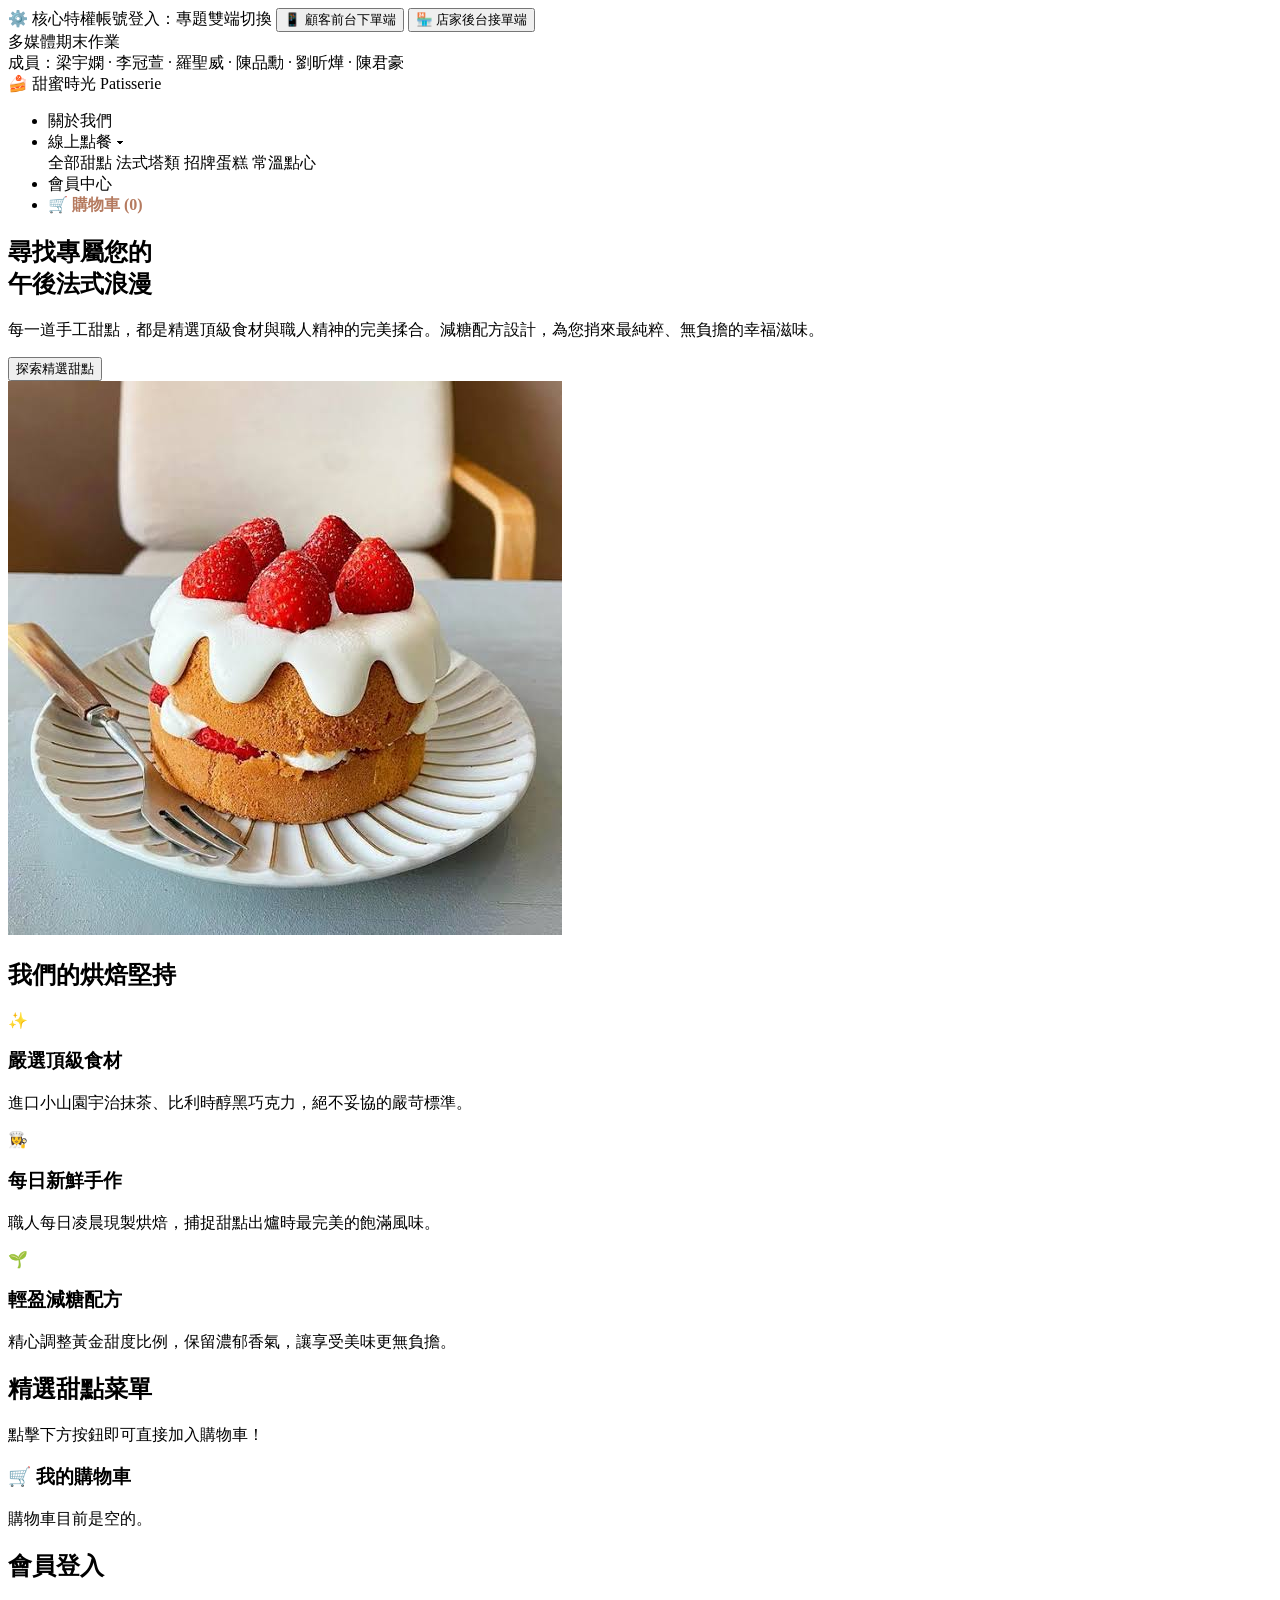
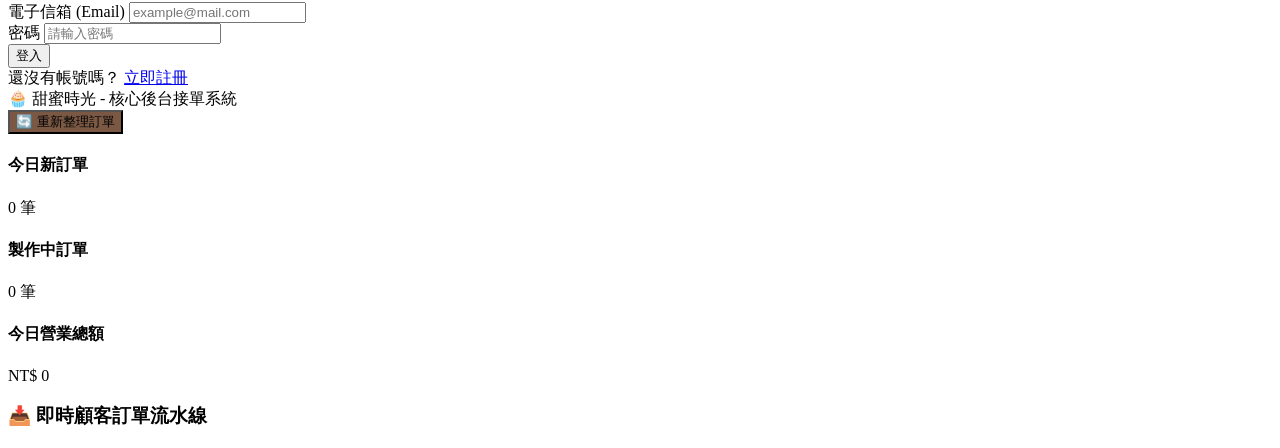
==== commit 1cf1730d: "Update index.html" ====
--- a/index.html
+++ b/index.html
@@ -5,14 +5,11 @@
     <meta name="viewport" content="width=device-width, initial-scale=1.0">
     <title>甜蜜時光 Patisserie</title>
     
-    <link rel="stylesheet" href="https://cdnjs.cloudflare.com/ajax/libs/font-awesome/6.4.0/css/all.min.css">
-    
-    <link rel="stylesheet" href="css/style.css">
-    <link rel="stylesheet" href="css/style_phone.css?v=1.3" media="screen and (max-width: 768px)">
+    <link rel="stylesheet" href="./test.css">
 </head>
 <body>
 
-    <div class="system-switcher" id="admin-switcher-bar" style="display: block;">
+    <div class="system-switcher" id="admin-switcher-bar">
         <span>⚙️ 核心特權帳號登入：專題雙端切換</span>
         <button id="switch-user-btn" class="active" onclick="switchSystem('user')">📱 顧客前台下單端</button>
         <button id="switch-admin-btn" onclick="switchSystem('admin')">🏪 店家後台接單端</button>
@@ -28,20 +25,11 @@
     <div id="user-view">
         <header>
             <div class="nav-container">
-                <a onclick="showPage('home-section')" class="logo" style="cursor: pointer;">🍰 甜蜜時光 Patisserie</a>
-                
+                <a onclick="showPage('home-section')" class="logo">🍰 甜蜜時光 Patisserie</a>
                 <ul class="nav-menu">
-                    <li>
-                        <a id="nav-home" onclick="showPage('home-section')" class="active">
-                            <i class="fa-regular fa-compass nav-icon"></i>
-                            <span class="nav-text">關於我們</span>
-                        </a>
-                    </li>
+                    <li><a id="nav-home" onclick="showPage('home-section')" class="active">關於我們</a></li>
                     <li class="dropdown">
-                        <a id="nav-order" onclick="showPage('order-section')">
-                            <i class="fa-regular fa-clipboard nav-icon"></i>
-                            <span class="nav-text">線上點餐 <i class="fa-solid fa-chevron-down" style="font-size: 11px;"></i></span>
-                        </a>
+                        <a id="nav-order" onclick="showPage('order-section')">線上點餐 ▾</a>
                         <div class="dropdown-content">
                             <a onclick="showPage('order-section'); filterCategory('全部甜點')">全部甜點</a>
                             <a onclick="showPage('order-section'); filterCategory('法式塔類')">法式塔類</a>
@@ -49,25 +37,13 @@
                             <a onclick="showPage('order-section'); filterCategory('常溫點心')">常溫點心</a>
                         </div>
                     </li>
-                    <li>
-                        <a id="nav-login" onclick="showPage('login-section')">
-                            <i class="fa-regular fa-user nav-icon"></i>
-                            <span class="nav-text">會員中心</span>
-                        </a>
-                    </li>
-                    <li>
-                        <a id="nav-cart" onclick="showPage('order-section', true)" class="nav-cart-btn">
-                            <i class="fa-solid fa-bag-shopping"></i>
-                            <span class="nav-text">購物車</span>
-                            <span class="cart-badge">(<span id="cart-count">0</span>)</span>
-                        </a>
-                    </li>
+                    <li><a id="nav-login" onclick="showPage('login-section')">會員中心</a></li>
+                    <li><a onclick="showPage('order-section', true)" style="color: #b57a5f; font-weight: bold;">🛒 購物車 (<span id="cart-count">0</span>)</a></li>
                 </ul>
             </div>
         </header>
 
         <div class="container">
-            
             <section id="home-section" class="page-section active">
                 <div class="hero-section">
                     <div class="hero-content">
@@ -75,9 +51,7 @@
                         <p>每一道手工甜點，都是精選頂級食材與職人精神的完美揉合。減糖配方設計，為您捎來最純粹、無負擔的幸福滋味。</p>
                         <button class="btn-primary" onclick="showPage('order-section'); filterCategory('全部甜點')">探索精選甜點</button>
                     </div>
-                    <div class="hero-image-wrapper">
-                        <img src="images/cake_berry.jpg" class="hero-featured-img" alt="主打草莓戚風蛋糕">
-                    </div>
+                    <img src="images/cake_berry.jpg" class="hero-featured-img" alt="主打草莓戚風蛋糕">
                 </div>
 
                 <h2 class="section-title">我們的烘焙堅持</h2>
@@ -109,13 +83,13 @@
                     </div>
 
                     <div class="cart-box" id="cart-anchor">
-                        <h3><i class="fa-solid fa-cart-shopping"></i> 我的購物車</h3>
+                        <h3>🛒 我的購物車</h3>
                         <div class="empty-cart-msg" id="empty-cart-msg">購物車目前是空的。</div>
                         <ul class="cart-items-list" id="cart-items"></ul>
                         <div class="cart-total-box" id="cart-total-box" style="display: none;">
                             <div class="total-row">
                                 <span>總金額：</span>
-                                <span class="total-price">NT$ <span id="total-amount">0</span></span>
+                                <span>NT$ <span id="total-amount">0</span></span>
                             </div>
                             <button class="btn-checkout" onclick="checkout()">確認送出訂單</button>
                         </div>
@@ -124,107 +98,86 @@
             </section>
 
             <section id="login-section" class="page-section">
-                <div class="login-wrapper">
-                    
-                    <div class="login-card" id="login-form-box">
-                        <h2>會員登入</h2>
-                        <p class="login-subtitle">歡迎回到甜蜜時光，請輸入您的帳號密碼</p>
-                        <form onsubmit="handleLogin(event)">
-                            <div class="form-group">
-                                <label><i class="fa-regular fa-envelope"></i> 電子信箱</label>
-                                <input type="email" id="login-email" placeholder="example@email.com" required>
-                            </div>
-                            <div class="form-group">
-                                <label><i class="fa-solid fa-lock"></i> 密碼</label>
-                                <input type="password" id="login-password" placeholder="請輸入密碼" required>
-                            </div>
-                            <button type="submit" class="btn-submit">立即登入</button>
-                        </form>
-                        <div class="form-toggle-link">
-                            還不是會員嗎？ <a onclick="toggleForm('register')">點我註冊新帳號</a>
+                <div class="auth-container" id="login-form-box">
+                    <h2>會員登入</h2>
+                    <form onsubmit="handleLogin(event)">
+                        <div class="form-group">
+                            <label for="login-email">電子信箱 (Email)</label>
+                            <input type="email" id="login-email" required placeholder="example@mail.com">
                         </div>
-                    </div>
+                        <div class="form-group">
+                            <label for="login-password">密碼</label>
+                            <input type="password" id="login-password" required placeholder="請輸入密碼">
+                        </div>
+                        <button type="submit" class="btn-auth">登入</button>
+                    </form>
+                    <div class="auth-switch">還沒有帳號嗎？ <a href="#" onclick="toggleForm('register')">立即註冊</a></div>
+                </div>
 
-                    <div class="login-card" id="register-form-box" style="display: none;">
-                        <h2>註冊新會員</h2>
-                        <p class="login-subtitle">加入會員，即刻開啟美味的甜點購物之旅</p>
-                        <form onsubmit="handleRegister(event)">
-                            <div class="form-group">
-                                <label><i class="fa-regular fa-envelope"></i> 電子信箱</label>
-                                <input type="email" id="reg-email" placeholder="example@email.com" required>
-                            </div>
-                            <div class="form-group">
-                                <label><i class="fa-solid fa-lock"></i> 設定密碼</label>
-                                <input type="password" id="reg-password" placeholder="請輸入密碼" required>
-                            </div>
-                            <div class="form-group">
-                                <label><i class="fa-solid fa-shield"></i> 確認密碼</label>
-                                <input type="password" id="reg-confirm" placeholder="請再次輸入密碼" required>
-                            </div>
-                            <button type="submit" class="btn-submit btn-reg">確認註冊</button>
-                        </form>
-                        <div class="form-toggle-link">
-                            已經有帳號了？ <a onclick="toggleForm('login')">返回登入介面</a>
+                <div class="auth-container" id="register-form-box" style="display: none;">
+                    <h2>加入會員</h2>
+                    <form onsubmit="handleRegister(event)">
+                        <div class="form-group">
+                            <label for="reg-email">電子信箱 (Email)</label>
+                            <input type="email" id="reg-email" required placeholder="example@mail.com">
                         </div>
-                    </div>
+                        <div class="form-group">
+                            <label for="reg-password">設定密碼</label>
+                            <input type="password" id="reg-password" required placeholder="請輸入密碼">
+                        </div>
+                        <div class="form-group">
+                            <label for="reg-confirm">確認密碼</label>
+                            <input type="password" id="reg-confirm" required placeholder="請再次輸入密碼">
+                        </div>
+                        <button type="submit" class="btn-auth">確認註冊</button>
+                    </form>
+                    <div class="auth-switch">已經有帳號了？ <a href="#" onclick="toggleForm('login')">返回登入</a></div>
+                </div>
 
-                    <div class="login-card" id="user-status" style="display: none;">
-                        <div class="welcome-box">
-                            <span class="user-avatar-icon">👑</span>
-                            <h3>尊貴的會員，您好！</h3>
-                            <p class="user-email-display" id="user-display-email">---</p>
-                            
-                            <div id="admin-badge-notice" class="admin-notice-tag" style="display: none;">
-                                🔑 檢測到核心特權身份！上方已解鎖「雙端切換列」
-                            </div>
+                <div class="auth-container user-welcome-box" id="user-status" style="display: none;">
+                    <h2>🎉 歡迎回來！</h2>
+                    <p style="margin: 15px 0; font-size: 15px;">使用者帳號：<span id="user-display-email" style="font-weight: bold; color: #a87c66;"></span></p>
+                    <div id="admin-badge-notice" style="display:none; color:#e67e22; font-weight:bold; margin-bottom:15px; font-size:13px;">⚡ 管理權限已啟用：頂部控制列已解鎖</div>
+                    <button class="btn-logout" onclick="handleLogout()">登出帳號</button>
+                </div>
 
-                            <button onclick="handleLogout()" class="btn-logout">安全登出帳號</button>
-                        </div>
-                    </div>
-
-                    <div class="history-section-box" id="history-box" style="display: none;">
-                        <h3 class="history-title">📜 您的歷史消費紀錄</h3>
-                        <div id="history-list-content"></div>
-                    </div>
+                <div class="history-container" id="history-box" style="display: none;">
+                    <h3>📦 我的歷史訂單狀態</h3>
+                    <div id="history-list-content"></div>
                 </div>
             </section>
         </div>
     </div>
 
-    <div id="admin-view" style="display: none;">
-        <div class="admin-dashboard-container">
-            <div class="admin-sidebar">
-                <h2>🏪 店家管理後台</h2>
-                <p style="color:#ffa4a4; font-size:12px; letter-spacing: 1px;">專題即時動態接單核心</p>
-                <hr style="border:0; border-top:1px solid #555; margin:20px 0;">
-                <button class="admin-nav-btn active"><i class="fa-solid fa-boxes-stacked"></i> 訂單即時控管</button>
-                <button class="admin-nav-btn logout-btn" onclick="switchSystem('user')">退出後台返回前台</button>
+    <div id="admin-view">
+        <div class="admin-dashboard">
+            <div class="admin-header">
+                <div class="admin-title">🧁 甜蜜時光 - 核心後台接單系統</div>
+                <button class="btn-primary" style="background:#7a5844;" onclick="refreshAdminDashboard()">🔄 重新整理訂單</button>
             </div>
 
-            <div class="admin-main-content">
-                <div class="admin-stats-grid">
-                    <div class="stat-card">
-                        <h4>新進訂單 (待處理)</h4>
-                        <div class="stat-number" id="stat-new-orders" style="color: #e67e22;">0 筆</div>
-                    </div>
-                    <div class="stat-card">
-                        <h4>甜點主廚 (製作中)</h4>
-                        <div class="stat-number" id="stat-cooking-orders" style="color: #3498db;">0 筆</div>
-                    </div>
-                    <div class="stat-card">
-                        <h4>今日累計營業額</h4>
-                        <div class="stat-number" style="color: #2ecc71;">NT$ <span id="stat-total-revenue">0</span></div>
-                    </div>
+            <div class="admin-stats-grid">
+                <div class="stat-card">
+                    <h4>今日新訂單</h4>
+                    <div class="stat-number" id="stat-new-orders">0 筆</div>
                 </div>
+                <div class="stat-card" style="border-left-color: #f1c40f;">
+                    <h4>製作中訂單</h4>
+                    <div class="stat-number" id="stat-cooking-orders">0 筆</div>
+                </div>
+                <div class="stat-card revenue">
+                    <h4>今日營業總額</h4>
+                    <div class="stat-number">NT$ <span id="stat-total-revenue">0</span></div>
+                </div>
+            </div>
 
-                <h3 class="pipeline-title">
-                    <i class="fa-solid fa-network-wired"></i> 全台即時顧客訂單動態流水線
-                </h3>
+            <div class="admin-orders-section">
+                <h3>📥 即時顧客訂單流水線</h3>
                 <div id="admin-orders-list-box"></div>
             </div>
         </div>
     </div>
 
-    <script src="js/script.js?v=1.7"></script>
+    <script src="./test.js"></script>
 </body>
 </html>
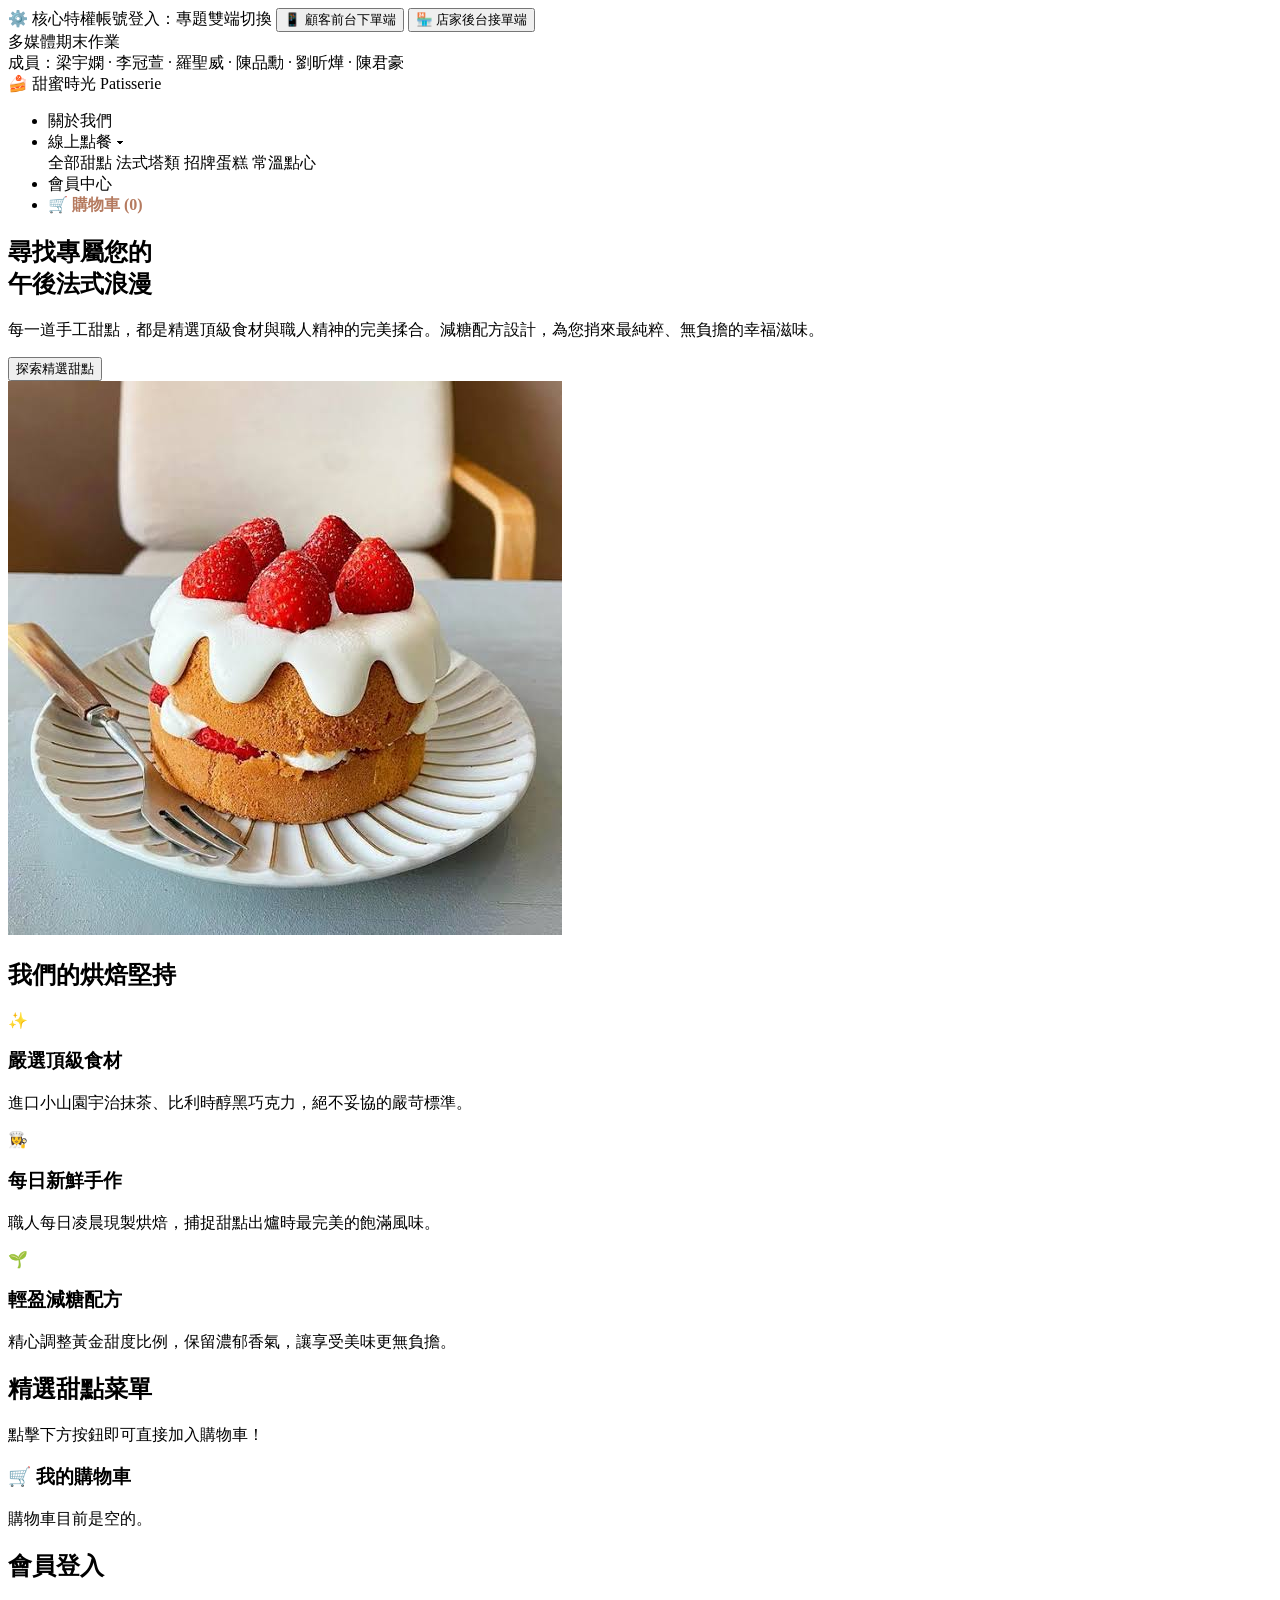
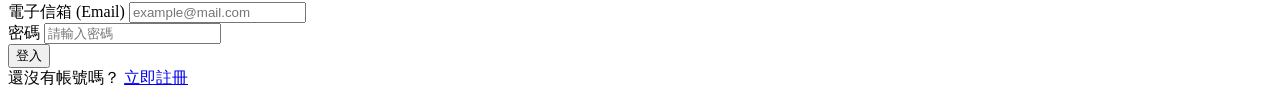
==== commit e03b80c5: "Update index.html" ====
--- a/index.html
+++ b/index.html
@@ -5,7 +5,8 @@
     <meta name="viewport" content="width=device-width, initial-scale=1.0">
     <title>甜蜜時光 Patisserie</title>
     
-    <link rel="stylesheet" href="./test.css">
+    <link rel="stylesheet" href="./style_phone.css" media="screen and (max-width: 768px)">
+    <link rel="stylesheet" href="./style.css" media="screen and (min-width: 769px)">
 </head>
 <body>
 
@@ -113,71 +114,3 @@
                     </form>
                     <div class="auth-switch">還沒有帳號嗎？ <a href="#" onclick="toggleForm('register')">立即註冊</a></div>
                 </div>
-
-                <div class="auth-container" id="register-form-box" style="display: none;">
-                    <h2>加入會員</h2>
-                    <form onsubmit="handleRegister(event)">
-                        <div class="form-group">
-                            <label for="reg-email">電子信箱 (Email)</label>
-                            <input type="email" id="reg-email" required placeholder="example@mail.com">
-                        </div>
-                        <div class="form-group">
-                            <label for="reg-password">設定密碼</label>
-                            <input type="password" id="reg-password" required placeholder="請輸入密碼">
-                        </div>
-                        <div class="form-group">
-                            <label for="reg-confirm">確認密碼</label>
-                            <input type="password" id="reg-confirm" required placeholder="請再次輸入密碼">
-                        </div>
-                        <button type="submit" class="btn-auth">確認註冊</button>
-                    </form>
-                    <div class="auth-switch">已經有帳號了？ <a href="#" onclick="toggleForm('login')">返回登入</a></div>
-                </div>
-
-                <div class="auth-container user-welcome-box" id="user-status" style="display: none;">
-                    <h2>🎉 歡迎回來！</h2>
-                    <p style="margin: 15px 0; font-size: 15px;">使用者帳號：<span id="user-display-email" style="font-weight: bold; color: #a87c66;"></span></p>
-                    <div id="admin-badge-notice" style="display:none; color:#e67e22; font-weight:bold; margin-bottom:15px; font-size:13px;">⚡ 管理權限已啟用：頂部控制列已解鎖</div>
-                    <button class="btn-logout" onclick="handleLogout()">登出帳號</button>
-                </div>
-
-                <div class="history-container" id="history-box" style="display: none;">
-                    <h3>📦 我的歷史訂單狀態</h3>
-                    <div id="history-list-content"></div>
-                </div>
-            </section>
-        </div>
-    </div>
-
-    <div id="admin-view">
-        <div class="admin-dashboard">
-            <div class="admin-header">
-                <div class="admin-title">🧁 甜蜜時光 - 核心後台接單系統</div>
-                <button class="btn-primary" style="background:#7a5844;" onclick="refreshAdminDashboard()">🔄 重新整理訂單</button>
-            </div>
-
-            <div class="admin-stats-grid">
-                <div class="stat-card">
-                    <h4>今日新訂單</h4>
-                    <div class="stat-number" id="stat-new-orders">0 筆</div>
-                </div>
-                <div class="stat-card" style="border-left-color: #f1c40f;">
-                    <h4>製作中訂單</h4>
-                    <div class="stat-number" id="stat-cooking-orders">0 筆</div>
-                </div>
-                <div class="stat-card revenue">
-                    <h4>今日營業總額</h4>
-                    <div class="stat-number">NT$ <span id="stat-total-revenue">0</span></div>
-                </div>
-            </div>
-
-            <div class="admin-orders-section">
-                <h3>📥 即時顧客訂單流水線</h3>
-                <div id="admin-orders-list-box"></div>
-            </div>
-        </div>
-    </div>
-
-    <script src="./test.js"></script>
-</body>
-</html>
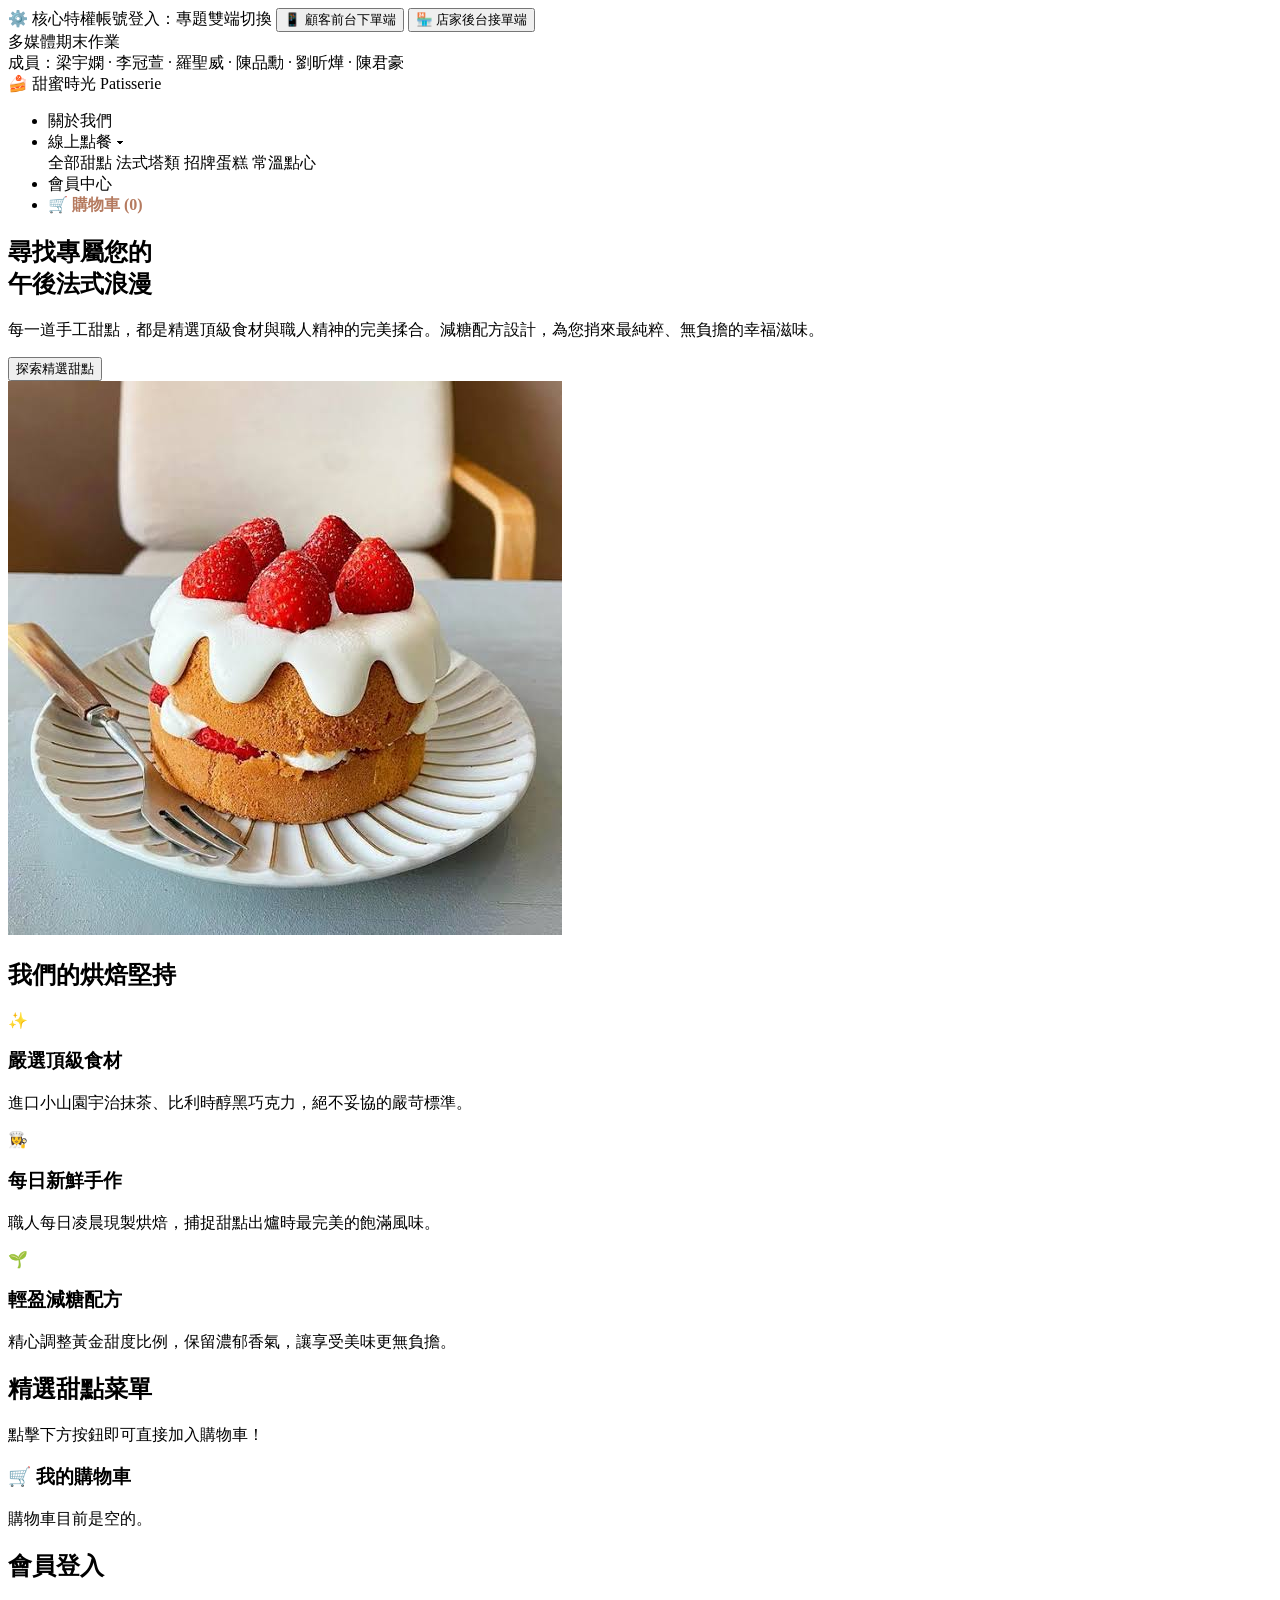
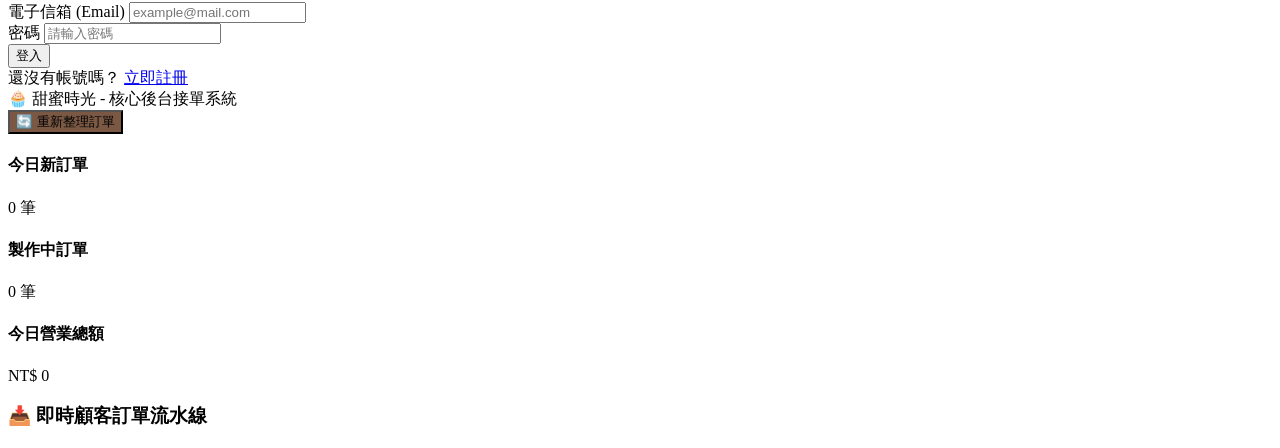
==== commit 10f95de5: "Update index.html" ====
--- a/index.html
+++ b/index.html
@@ -5,8 +5,9 @@
     <meta name="viewport" content="width=device-width, initial-scale=1.0">
     <title>甜蜜時光 Patisserie</title>
     
-    <link rel="stylesheet" href="./style_phone.css" media="screen and (max-width: 768px)">
-    <link rel="stylesheet" href="./style.css" media="screen and (min-width: 769px)">
+    <link rel="stylesheet" href="./style.css">
+    
+    <link rel="stylesheet" href="./style_phone.css">
 </head>
 <body>
 
@@ -114,3 +115,71 @@
                     </form>
                     <div class="auth-switch">還沒有帳號嗎？ <a href="#" onclick="toggleForm('register')">立即註冊</a></div>
                 </div>
+
+                <div class="auth-container" id="register-form-box" style="display: none;">
+                    <h2>加入會員</h2>
+                    <form onsubmit="handleRegister(event)">
+                        <div class="form-group">
+                            <label for="reg-email">電子信箱 (Email)</label>
+                            <input type="email" id="reg-email" required placeholder="example@mail.com">
+                        </div>
+                        <div class="form-group">
+                            <label for="reg-password">設定密碼</label>
+                            <input type="password" id="reg-password" required placeholder="請輸入密碼">
+                        </div>
+                        <div class="form-group">
+                            <label for="reg-confirm">確認密碼</label>
+                            <input type="password" id="reg-confirm" required placeholder="請再次輸入密碼">
+                        </div>
+                        <button type="submit" class="btn-auth">確認註冊</button>
+                    </form>
+                    <div class="auth-switch">已經有帳號了？ <a href="#" onclick="toggleForm('login')">返回登入</a></div>
+                </div>
+
+                <div class="auth-container user-welcome-box" id="user-status" style="display: none;">
+                    <h2>🎉 歡迎回來！</h2>
+                    <p style="margin: 15px 0; font-size: 15px;">使用者帳號：<span id="user-display-email" style="font-weight: bold; color: #a87c66;"></span></p>
+                    <div id="admin-badge-notice" style="display:none; color:#e67e22; font-weight:bold; margin-bottom:15px; font-size:13px;">⚡ 管理權限已啟用：頂部控制列已解鎖</div>
+                    <button class="btn-logout" onclick="handleLogout()">登出帳號</button>
+                </div>
+
+                <div class="history-container" id="history-box" style="display: none;">
+                    <h3>📦 我的歷史訂單狀態</h3>
+                    <div id="history-list-content"></div>
+                </div>
+            </section>
+        </div>
+    </div>
+
+    <div id="admin-view">
+        <div class="admin-dashboard">
+            <div class="admin-header">
+                <div class="admin-title">🧁 甜蜜時光 - 核心後台接單系統</div>
+                <button class="btn-primary" style="background:#7a5844;" onclick="refreshAdminDashboard()">🔄 重新整理訂單</button>
+            </div>
+
+            <div class="admin-stats-grid">
+                <div class="stat-card">
+                    <h4>今日新訂單</h4>
+                    <div class="stat-number" id="stat-new-orders">0 筆</div>
+                </div>
+                <div class="stat-card" style="border-left-color: #f1c40f;">
+                    <h4>製作中訂單</h4>
+                    <div class="stat-number" id="stat-cooking-orders">0 筆</div>
+                </div>
+                <div class="stat-card revenue">
+                    <h4>今日營業總額</h4>
+                    <div class="stat-number">NT$ <span id="stat-total-revenue">0</span></div>
+                </div>
+            </div>
+
+            <div class="admin-orders-section">
+                <h3>📥 即時顧客訂單流水線</h3>
+                <div id="admin-orders-list-box"></div>
+            </div>
+        </div>
+    </div>
+
+    <script src="./test.js"></script>
+</body>
+</html>
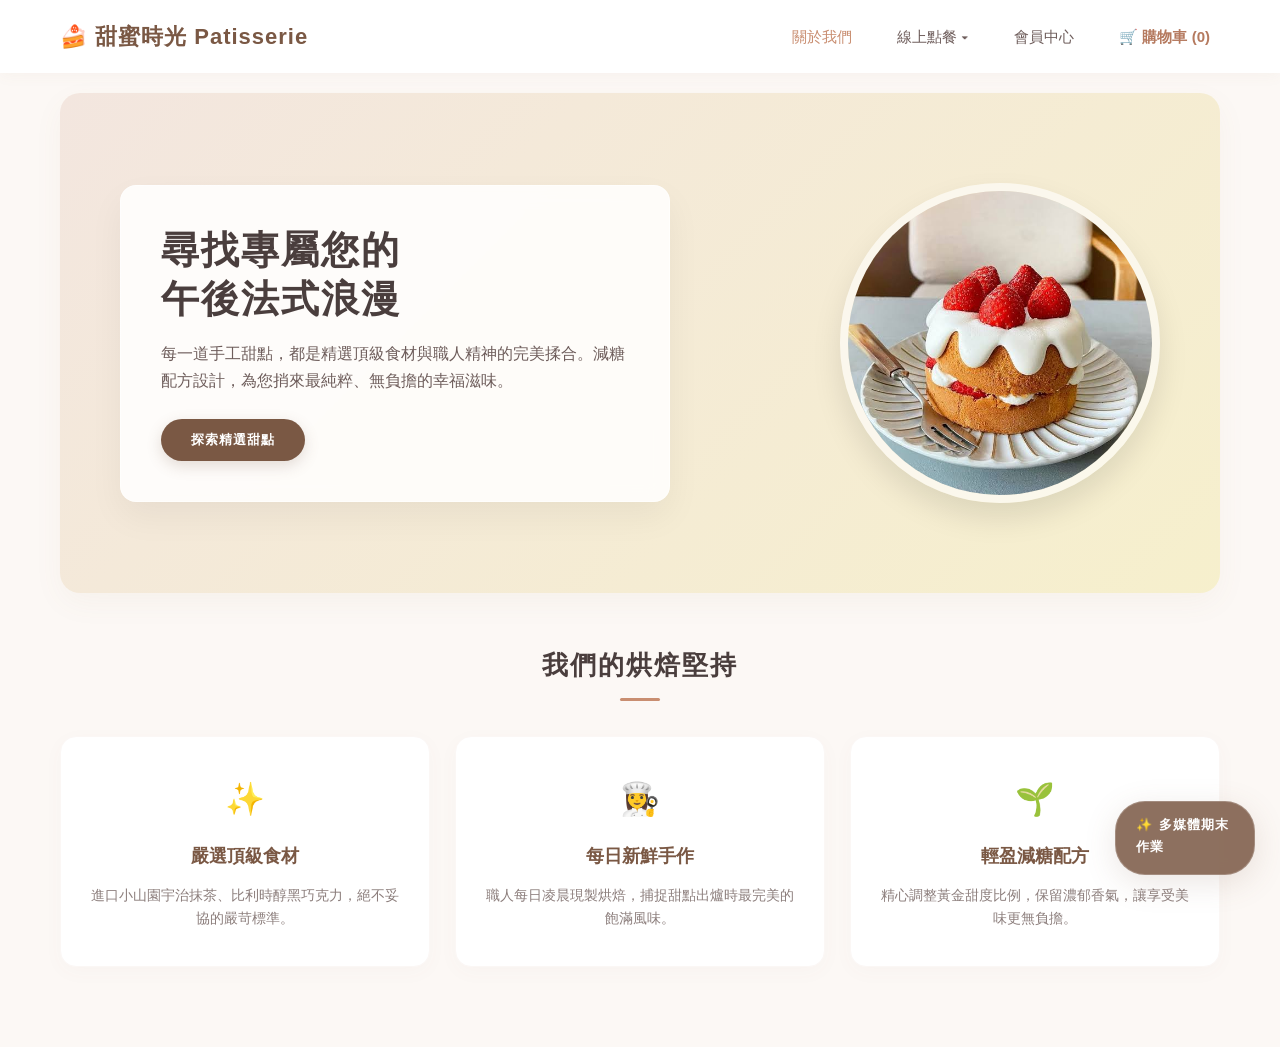
==== commit 070670de: "Update index.html" ====
--- a/index.html
+++ b/index.html
@@ -5,9 +5,9 @@
     <meta name="viewport" content="width=device-width, initial-scale=1.0">
     <title>甜蜜時光 Patisserie</title>
     
-    <link rel="stylesheet" href="./style.css">
+    <link rel="stylesheet" href="css/style.css">
     
-    <link rel="stylesheet" href="./style_phone.css">
+    <link rel="stylesheet" href="css/style_phone.css">
 </head>
 <body>
 
@@ -180,6 +180,6 @@
         </div>
     </div>
 
-    <script src="./test.js"></script>
+    <script src="js/script.js"></script>
 </body>
 </html>
--- a/css/style.css
+++ b/css/style.css
@@ -0,0 +1,544 @@
+/* --- 基礎全域樣式 --- */
+        * {
+            box-sizing: border-box;
+            margin: 0;
+            padding: 0;
+            font-family: 'Playfair Display', 'Segoe UI', Tahoma, Geneva, Verdana, sans-serif, "微軟正黑體";
+        }
+        body {
+            background-color: #fcf8f5;
+            color: #4a3e3d;
+            line-height: 1.7;
+            position: relative;
+        }
+        .container {
+            max-width: 1200px;
+            margin: 0 auto;
+            padding: 20px;
+        }
+
+        /* 👑 隱藏式雙端切換工具列（預設隱藏 display: none） */
+        .system-switcher {
+            display: none; 
+            background: #4a3e3d; /* 深咖啡色背景 */
+            padding: 12px 20px;
+            justify-content: center;
+            align-items: center;
+            gap: 15px;
+            z-index: 10001;
+            position: relative;
+            border-bottom: 2px solid #caa08c;
+            animation: slideDown 0.4s ease;
+        }
+        @keyframes slideDown {
+            from { transform: translateY(-100%); }
+            to { transform: translateY(0); }
+        }
+        .system-switcher span {
+            color: #fbf7f5;
+            font-size: 14px;
+            font-weight: bold;
+            margin-right: 10px;
+        }
+        .system-switcher button {
+            background: #fff;
+            color: #4a3e3d;
+            border: 2px solid #caa08c;
+            padding: 8px 18px;
+            border-radius: 25px;
+            cursor: pointer;
+            font-size: 14px;
+            font-weight: 600;
+            transition: all 0.3s ease;
+            box-shadow: 0 4px 6px rgba(0,0,0,0.1);
+        }
+        .system-switcher button.active {
+            background: #d35400 !important; 
+            color: white !important;
+            border-color: #d35400 !important;
+            font-weight: bold;
+            box-shadow: 0 0 10px rgba(211, 84, 0, 0.5);
+        }
+        .system-switcher button:hover {
+            background: #f5eae4;
+        }
+
+        /* ✨ 互動式浮動標籤樣式 ✨ */
+        .project-badge {
+            position: fixed;
+            bottom: 25px;
+            right: 25px;
+            background-color: rgba(122, 88, 68, 0.85);
+            backdrop-filter: blur(10px);
+            -webkit-backdrop-filter: blur(10px);
+            color: #ffffff;
+            padding: 12px 20px;
+            border-radius: 30px;
+            font-size: 13px;
+            font-weight: 600;
+            letter-spacing: 1px;
+            box-shadow: 0 8px 32px 0 rgba(122, 88, 68, 0.15);
+            z-index: 9999;
+            border: 1px solid rgba(255, 255, 255, 0.2);
+            transition: all 0.4s cubic-bezier(0.4, 0, 0.2, 1);
+            cursor: pointer;
+            display: flex;
+            flex-direction: column;
+            align-items: flex-start;
+            gap: 4px;
+            max-width: 140px;
+            overflow: hidden;
+        }
+        .project-badge .members-list {
+            max-height: 0;
+            opacity: 0;
+            font-size: 12px;
+            color: rgba(255, 255, 255, 0.9);
+            font-weight: 400;
+            transition: all 0.4s cubic-bezier(0.4, 0, 0.2, 1);
+            white-space: nowrap;
+            margin-top: 0;
+        }
+        .project-badge:hover {
+            max-width: 550px;
+            border-radius: 16px;
+            background-color: rgba(122, 88, 68, 0.95);
+            box-shadow: 0 12px 40px 0 rgba(122, 88, 68, 0.3);
+            transform: translateY(-2px);
+        }
+        .project-badge:hover .members-list {
+            max-height: 50px;
+            opacity: 1;
+            margin-top: 6px;
+        }
+        .badge-title::before {
+            content: '✨';
+            margin-right: 6px;
+            display: inline-block;
+            animation: starPulse 2s infinite ease-in-out;
+        }
+        @keyframes starPulse {
+            0% { transform: scale(1); opacity: 0.8; }
+            50% { transform: scale(1.2); opacity: 1; filter: drop-shadow(0 0 4px #fff); }
+            100% { transform: scale(1); opacity: 0.8; }
+        }
+
+        /* --- 導覽列樣式 --- */
+        header {
+            background-color: rgba(255, 255, 255, 0.95);
+            backdrop-filter: blur(10px);
+            box-shadow: 0 2px 15px rgba(142, 108, 88, 0.05);
+            position: sticky;
+            top: 0;
+            z-index: 1000;
+        }
+        .nav-container {
+            display: flex;
+            justify-content: space-between;
+            align-items: center;
+            max-width: 1200px;
+            margin: 0 auto;
+            padding: 18px 20px;
+        }
+        .logo {
+            font-size: 22px;
+            font-weight: 700;
+            color: #7a5844;
+            text-decoration: none;
+            display: flex;
+            align-items: center;
+            gap: 8px;
+            letter-spacing: 1px;
+            cursor: pointer;
+        }
+        .nav-menu {
+            display: flex;
+            list-style: none;
+            gap: 25px;
+            align-items: center;
+        }
+        .nav-menu a {
+            text-decoration: none;
+            color: #6e5d5b;
+            font-weight: 500;
+            padding: 5px 10px;
+            transition: all 0.3s ease;
+            cursor: pointer;
+            font-size: 15px;
+        }
+        .nav-menu a:hover, .nav-menu a.active {
+            color: #c98e71;
+        }
+
+        /* --- 下拉選單樣式 --- */
+        .dropdown {
+            position: relative;
+            display: inline-block;
+        }
+        .dropdown-content {
+            display: none;
+            position: absolute;
+            background-color: #fff;
+            min-width: 150px;
+            box-shadow: 0px 8px 25px rgba(142, 108, 88, 0.1);
+            border-radius: 8px;
+            padding: 8px 0;
+            z-index: 1;
+            top: 100%;
+            border: 1px solid #f5eae4;
+        }
+        .dropdown-content a {
+            color: #4a3e3d;
+            padding: 10px 20px;
+            display: block;
+            text-align: left;
+            font-size: 14px;
+        }
+        .dropdown-content a:hover {
+            background-color: #fdfaf6;
+            color: #c98e71;
+        }
+        .dropdown:hover .dropdown-content {
+            display: block;
+        }
+
+        /* --- 區塊切換隱藏機制 --- */
+        .page-section {
+            display: none;
+        }
+        .page-section.active {
+            display: block;
+            animation: fadeIn 0.6s ease;
+        }
+        @keyframes fadeIn {
+            from { opacity: 0; transform: translateY(10px); }
+            to { opacity: 1; transform: translateY(0); }
+        }
+
+        /* ================= 高級質感首頁樣式 ================= */
+        .hero-section {
+            background: linear-gradient(135deg, #f3e6df 0%, rgba(234, 222, 122, 0.33) 100%), url('images/cake_berry.jpg');
+            background-size: cover;
+            background-position: center;
+            border-radius: 20px;
+            padding: 90px 60px;
+            display: flex;
+            align-items: center;
+            justify-content: space-between;
+            margin-bottom: 50px;
+            box-shadow: 0 10px 30px rgba(142, 108, 88, 0.05);
+            position: relative;
+            overflow: hidden;
+        }
+        .hero-content {
+            max-width: 550px;
+            background: rgba(255, 255, 255, 0.85);
+            backdrop-filter: blur(10px);
+            padding: 40px;
+            border-radius: 16px;
+            border: 1px solid rgba(255, 255, 255, 0.5);
+            box-shadow: 0 15px 35px rgba(0,0,0,0.05);
+        }
+        .hero-content h1 {
+            font-size: 38px;
+            color: #4a3e3d;
+            margin-bottom: 15px;
+            font-weight: 700;
+            letter-spacing: 2px;
+            line-height: 1.3;
+        }
+        .hero-content p {
+            font-size: 16px;
+            color: #6e5d5b;
+            margin-bottom: 25px;
+        }
+        .btn-primary {
+            display: inline-block;
+            background-color: #7a5844;
+            color: white;
+            padding: 12px 30px;
+            border-radius: 30px;
+            text-decoration: none;
+            font-weight: bold;
+            letter-spacing: 1px;
+            transition: all 0.3s ease;
+            box-shadow: 0 5px 15px rgba(122, 88, 68, 0.2);
+            cursor: pointer;
+            border: none;
+        }
+        .btn-primary:hover {
+            background-color: #c98e71;
+            transform: translateY(-2px);
+            box-shadow: 0 8px 20px rgba(201, 142, 113, 0.3);
+        }
+        .hero-featured-img {
+            width: 320px;
+            height: 320px;
+            object-fit: cover;
+            border-radius: 50%;
+            border: 8px solid rgba(255, 255, 255, 0.6);
+            box-shadow: 0 15px 30px rgba(0,0,0,0.1);
+        }
+        @media (max-width: 850px) {
+            .hero-section { flex-direction: column; padding: 40px 20px; text-align: center; }
+            .hero-featured-img { display: none; }
+            .hero-content { max-width: 100%; }
+        }
+
+        .section-title {
+            text-align: center;
+            font-size: 26px;
+            color: #4a3e3d;
+            margin-bottom: 35px;
+            position: relative;
+            letter-spacing: 2px;
+        }
+        .section-title::after {
+            content: '';
+            display: block;
+            width: 40px;
+            height: 3px;
+            background-color: #c98e71;
+            margin: 10px auto 0;
+            border-radius: 2px;
+        }
+        .features-grid {
+            display: grid;
+            grid-template-columns: repeat(auto-fit, minmax(300px, 1fr));
+            gap: 25px;
+            margin-bottom: 60px;
+        }
+        .feature-card {
+            background: #fff;
+            padding: 35px 25px;
+            border-radius: 16px;
+            text-align: center;
+            box-shadow: 0 5px 20px rgba(142, 108, 88, 0.03);
+            transition: all 0.3s ease;
+            border: 1px solid #fbf7f5;
+        }
+        .feature-card:hover {
+            transform: translateY(-5px);
+            box-shadow: 0 12px 30px rgba(142, 108, 88, 0.08);
+        }
+        .feature-icon { font-size: 32px; margin-bottom: 15px; display: inline-block; }
+        .feature-card h3 { font-size: 18px; color: #7a5844; margin-bottom: 12px; }
+        .feature-card p { font-size: 14px; color: #8c7e7c; }
+
+        /* ================= 點餐頁與購物車版面配置 ================= */
+        .order-layout {
+            display: grid;
+            grid-template-columns: 2.6fr 1fr;
+            gap: 35px;
+            margin-top: 10px;
+        }
+        @media (max-width: 950px) {
+            .order-layout { grid-template-columns: 1fr; }
+        }
+        .menu-title {
+            font-size: 26px;
+            color: #4a3e3d;
+            margin-bottom: 5px;
+            border-left: 4px solid #c98e71;
+            padding-left: 12px;
+            letter-spacing: 1px;
+        }
+        .menu-subtitle { font-size: 14px; color: #8c7e7c; margin-bottom: 30px; }
+        .menu-grid {
+            display: grid;
+            grid-template-columns: repeat(auto-fill, minmax(240px, 1fr));
+            gap: 25px;
+        }
+        .menu-item {
+            background: #fff;
+            border-radius: 14px;
+            overflow: hidden;
+            box-shadow: 0 4px 15px rgba(142, 108, 88, 0.03);
+            transition: all 0.3s ease;
+            display: flex;
+            flex-direction: column;
+            border: 1px solid rgba(142, 108, 88, 0.02);
+        }
+        .menu-item:hover { transform: translateY(-6px); box-shadow: 0 10px 25px rgba(142, 108, 88, 0.08); }
+        .menu-item img { width: 100%; height: 200px; object-fit: cover; background-color: #f5eae4; }
+        .menu-info { padding: 18px; display: flex; flex-direction: column; flex-grow: 1; }
+        .menu-category-tag {
+            align-self: flex-start;
+            background-color: #f7ede8;
+            color: #b57a5f;
+            font-size: 11px;
+            padding: 3px 10px;
+            border-radius: 20px;
+            margin-bottom: 10px;
+            font-weight: 600;
+        }
+        .menu-item .menu-title { font-size: 16px; font-weight: bold; color: #4a3e3d; margin-bottom: 8px; border: none; padding-left: 0; }
+        .menu-price { font-size: 16px; color: #b57a5f; font-weight: 700; margin-bottom: 15px; margin-top: auto; }
+        .btn-add {
+            width: 100%;
+            background-color: #caa08c;
+            color: white;
+            border: none;
+            padding: 11px;
+            border-radius: 8px;
+            cursor: pointer;
+            font-weight: bold;
+            transition: background 0.3s;
+        }
+        .btn-add:hover { background-color: #b5836c; }
+
+        .cart-box {
+            background: #fff;
+            padding: 22px;
+            border-radius: 16px;
+            box-shadow: 0 4px 20px rgba(142, 108, 88, 0.06);
+            align-self: start;
+            position: sticky;
+            top: 100px;
+            border: 1px solid rgba(142, 108, 88, 0.03);
+        }
+        .cart-box h3 { font-size: 18px; margin-bottom: 15px; padding-bottom: 12px; border-bottom: 2px solid #f7ede8; color: #4a3e3d; }
+        .cart-items-list { list-style: none; max-height: 280px; overflow-y: auto; margin-bottom: 15px; }
+        .cart-item { display: flex; justify-content: space-between; align-items: center; font-size: 13px; padding: 10px 0; border-bottom: 1px dashed #f5eae4; }
+        .empty-cart-msg { color: #a39592; text-align: center; padding: 25px 0; font-size: 14px; }
+        .cart-total-box { border-top: 2px solid #f7ede8; padding-top: 15px; }
+        .total-row { display: flex; justify-content: space-between; font-size: 16px; font-weight: bold; margin-bottom: 15px; color: #4a3e3d; }
+        .btn-checkout {
+            width: 100%;
+            background-color: #7a5844;
+            color: white;
+            border: none;
+            padding: 12px;
+            border-radius: 8px;
+            cursor: pointer;
+            font-weight: bold;
+            font-size: 14px;
+            transition: background 0.3s;
+        }
+        .btn-checkout:hover { background-color: #c98e71; }
+
+        /* ================= 会員中心與歷史訂單樣式 ================= */
+        .auth-container {
+            max-width: 400px;
+            margin: 40px auto 20px;
+            background: white;
+            padding: 35px;
+            border-radius: 16px;
+            box-shadow: 0 5px 25px rgba(142, 108, 88, 0.06);
+            border: 1px solid rgba(142, 108, 88, 0.02);
+        }
+        .auth-container h2 { text-align: center; margin-bottom: 25px; color: #4a3e3d; letter-spacing: 1px; }
+        .form-group { margin-bottom: 20px; }
+        .form-group label { display: block; margin-bottom: 8px; font-size: 14px; font-weight: 500; color: #6e5d5b; }
+        .form-group input {
+            width: 100%; padding: 11px; border: 1px solid #e5dbd5; border-radius: 8px; font-size: 14px; background-color: #fdfcfb; transition: border-color 0.3s;
+        }
+        .form-group input:focus { outline: none; border-color: #c98e71; background-color: #fff; }
+        .btn-auth {
+            width: 100%; padding: 12px; background-color: #caa08c; color: white; border: none; border-radius: 8px; font-size: 15px; font-weight: bold; cursor: pointer; transition: background 0.3s;
+        }
+        .btn-auth:hover { background-color: #b5836c; }
+        .auth-switch { text-align: center; margin-top: 18px; font-size: 13px; color: #8c7e7c; }
+        .auth-switch a { color: #b57a5f; text-decoration: none; font-weight: bold; }
+        .user-welcome-box { text-align: center; padding: 40px 20px; }
+        .btn-logout {
+            background-color: #d9534f; color: white; border: none; padding: 9px 18px; border-radius: 6px; cursor: pointer; margin-top: 20px; font-weight: bold; transition: background 0.3s;
+        }
+        .btn-logout:hover { background-color: #c9302c; }
+
+        .history-container {
+            max-width: 700px;
+            margin: 30px auto;
+            background: white;
+            padding: 30px;
+            border-radius: 16px;
+            box-shadow: 0 5px 25px rgba(142, 108, 88, 0.04);
+            border: 1px solid rgba(142, 108, 88, 0.02);
+        }
+        .history-container h3 {
+            font-size: 20px; color: #4a3e3d; margin-bottom: 20px; padding-bottom: 10px; border-bottom: 2px solid #f7ede8; text-align: center;
+        }
+        .order-card {
+            background: #fdfcfb;
+            border: 1px solid #f5eae4;
+            border-radius: 10px;
+            padding: 15px;
+            margin-bottom: 15px;
+            position: relative;
+        }
+        .order-card-header {
+            display: flex; justify-content: space-between; font-size: 13px; color: #8c7e7c; border-bottom: 1px solid #f5eae4; padding-bottom: 8px; margin-bottom: 10px;
+        }
+        .order-card-body { font-size: 14px; color: #4a3e3d; margin-bottom: 8px; }
+        .order-card-total { text-align: right; font-weight: bold; color: #b57a5f; font-size: 15px; }
+        .no-history-msg { text-align: center; color: #a39592; padding: 30px 0; font-size: 14px; }
+
+        /* ================= 🏪 店家後台操作端樣式 ================= */
+        #admin-view {
+            display: none;
+            background: #f5f0eb;
+            min-height: 100vh;
+            padding: 30px 20px;
+        }
+        .admin-dashboard {
+            max-width: 1100px;
+            margin: 0 auto;
+        }
+        .admin-header {
+            display: flex;
+            justify-content: space-between;
+            align-items: center;
+            margin-bottom: 30px;
+            border-bottom: 3px solid #7a5844;
+            padding-bottom: 15px;
+        }
+        .admin-title { font-size: 28px; color: #7a5844; font-weight: bold; }
+        .admin-stats-grid {
+            display: grid;
+            grid-template-columns: repeat(auto-fit, minmax(220px, 1fr));
+            gap: 20px;
+            margin-bottom: 35px;
+        }
+        .stat-card {
+            background: white;
+            padding: 20px;
+            border-radius: 12px;
+            box-shadow: 0 4px 15px rgba(0,0,0,0.03);
+            border-left: 5px solid #7a5844;
+        }
+        .stat-card.revenue { border-left-color: #2ecc71; }
+        .stat-card h4 { font-size: 14px; color: #8c7e7c; margin-bottom: 5px; }
+        .stat-card .stat-number { font-size: 24px; font-weight: bold; color: #4a3e3d; }
+        
+        .admin-orders-section {
+            background: white;
+            padding: 25px;
+            border-radius: 16px;
+            box-shadow: 0 4px 20px rgba(0,0,0,0.02);
+        }
+        .admin-orders-section h3 { margin-bottom: 20px; color: #4a3e3d; font-size: 20px; border-left: 4px solid #caa08c; padding-left: 10px; }
+        
+        .status-badge {
+            padding: 3px 10px;
+            border-radius: 12px;
+            font-size: 12px;
+            font-weight: bold;
+        }
+        .status-pending { background: #ffeaa7; color: #d63031; }
+        .status-cooking { background: #74b9ff; color: #0984e3; }
+        .status-completed { background: #55efc4; color: #00b894; }
+
+        .admin-btn {
+            padding: 6px 14px;
+            border: none;
+            border-radius: 6px;
+            cursor: pointer;
+            font-weight: bold;
+            font-size: 13px;
+            margin-left: 8px;
+            transition: background 0.2s;
+        }
+        .btn-accept { background: #74b9ff; color: white; }
+        .btn-accept:hover { background: #0984e3; }
+        .btn-finish { background: #2ecc71; color: white; }
+        .btn-finish:hover { background: #27ae60; }
--- a/css/style_phone.css
+++ b/css/style_phone.css
@@ -0,0 +1,429 @@
+/* ==========================================================================
+   📱 甜蜜時光 Patisserie - 專屬手機板樣式 (style_phone.css)
+   ========================================================================== */
+
+@media screen and (max-width: 767px) {
+    
+    /* --- 基礎全域樣式 --- */
+    * {
+        box-sizing: border-box;
+        margin: 0;
+        padding: 0;
+        font-family: 'Playfair Display', 'Segoe UI', Tahoma, Geneva, Verdana, sans-serif, "微軟正黑體";
+        -webkit-text-size-adjust: 100%; 
+    }
+    
+    body {
+        background-color: #fcf8f5;
+        color: #4a3e3d;
+        line-height: 1.6;
+        position: relative;
+        font-size: 15px;
+    }
+    
+    .container {
+        width: 100%;
+        max-width: 1200px;
+        margin: 0 auto;
+        padding: 15px;
+    }
+
+    /* 👑 隱藏式雙端切換工具列 */
+    .system-switcher {
+        display: none; 
+        background: #4a3e3d;
+        padding: 10px 15px;
+        justify-content: center;
+        align-items: center;
+        flex-wrap: wrap;
+        gap: 10px;
+        z-index: 10001;
+        position: relative;
+        border-bottom: 2px solid #caa08c;
+        animation: slideDown 0.4s ease;
+    }
+    
+    @keyframes slideDown {
+        from { transform: translateY(-100%); }
+        to { transform: translateY(0); }
+    }
+    
+    .system-switcher span {
+        color: #fbf7f5;
+        font-size: 13px;
+        font-weight: bold;
+    }
+    
+    .system-switcher button {
+        background: #fff;
+        color: #4a3e3d;
+        border: 2px solid #caa08c;
+        padding: 6px 14px;
+        border-radius: 25px;
+        cursor: pointer;
+        font-size: 13px;
+        font-weight: 600;
+        transition: all 0.3s ease;
+        box-shadow: 0 4px 6px rgba(0,0,0,0.1);
+    }
+    
+    .system-switcher button.active {
+        background: #d35400 !important; 
+        color: white !important;
+        border-color: #d35400 !important;
+        font-weight: bold;
+        box-shadow: 0 0 10px rgba(211, 84, 0, 0.5);
+    }
+
+    /* ✨ 互動式浮動標籤樣式 ✨ */
+    .project-badge {
+        position: fixed;
+        bottom: 20px;
+        right: 15px;
+        background-color: rgba(122, 88, 68, 0.9);
+        backdrop-filter: blur(10px);
+        -webkit-backdrop-filter: blur(10px);
+        color: #ffffff;
+        padding: 10px 16px;
+        border-radius: 30px;
+        font-size: 12px;
+        font-weight: 600;
+        letter-spacing: 1px;
+        box-shadow: 0 8px 32px 0 rgba(122, 88, 68, 0.15);
+        z-index: 9999;
+        border: 1px solid rgba(255, 255, 255, 0.2);
+        transition: all 0.4s cubic-bezier(0.4, 0, 0.2, 1);
+        cursor: pointer;
+        display: flex;
+        flex-direction: column;
+        align-items: flex-start;
+        gap: 4px;
+        max-width: 130px;
+        overflow: hidden;
+    }
+    
+    .project-badge .members-list {
+        max-height: 0;
+        opacity: 0;
+        font-size: 11px;
+        color: rgba(255, 255, 255, 0.9);
+        font-weight: 400;
+        transition: all 0.4s cubic-bezier(0.4, 0, 0.2, 1);
+        white-space: nowrap;
+        margin-top: 0;
+    }
+    
+    .project-badge:hover, .project-badge:active {
+        max-width: 280px;
+        border-radius: 12px;
+        background-color: rgba(122, 88, 68, 0.95);
+    }
+    
+    .project-badge:hover .members-list, .project-badge:active .members-list {
+        max-height: 80px;
+        opacity: 1;
+        margin-top: 6px;
+        white-space: normal;
+    }
+    
+    .badge-title::before {
+        content: '✨';
+        margin-right: 4px;
+        display: inline-block;
+        animation: starPulse 2s infinite ease-in-out;
+    }
+    
+    @keyframes starPulse {
+        0% { transform: scale(1); opacity: 0.8; }
+        50% { transform: scale(1.2); opacity: 1; }
+        100% { transform: scale(1); opacity: 0.8; }
+    }
+
+    /* --- 導覽列樣式 --- */
+    header {
+        background-color: rgba(255, 255, 255, 0.95);
+        backdrop-filter: blur(10px);
+        box-shadow: 0 2px 15px rgba(142, 108, 88, 0.05);
+        position: sticky;
+        top: 0;
+        z-index: 1000;
+    }
+    
+    .nav-container {
+        display: flex;
+        flex-direction: column; /* 上 Logo 下選單 */
+        align-items: center;
+        padding: 12px 15px;
+        gap: 10px;
+    }
+    
+    .logo {
+        font-size: 20px;
+        font-weight: 700;
+        color: #7a5844;
+        text-decoration: none;
+        display: flex;
+        align-items: center;
+        gap: 6px;
+        letter-spacing: 1px;
+    }
+    
+    .nav-menu {
+        display: flex;
+        list-style: none;
+        gap: 5px;
+        align-items: center;
+        width: 100%;
+        overflow-x: auto; /* 允許橫向滾動 */
+        white-space: nowrap;
+        padding-bottom: 5px;
+        -webkit-overflow-scrolling: touch;
+    }
+    
+    .nav-menu::-webkit-scrollbar {
+        display: none;
+    }
+    
+    .nav-menu li {
+        display: inline-block;
+    }
+    
+    .nav-menu a {
+        text-decoration: none;
+        color: #6e5d5b;
+        font-weight: 500;
+        padding: 6px 12px;
+        display: block;
+        font-size: 14px;
+    }
+    
+    .nav-menu a:hover, .nav-menu a.active {
+        color: #c98e71;
+    }
+
+    /* --- 下拉選單樣式 --- */
+    .dropdown {
+        position: relative;
+    }
+    
+    .dropdown-content {
+        display: none;
+        position: absolute;
+        background-color: #fff;
+        min-width: 130px;
+        box-shadow: 0px 8px 25px rgba(142, 108, 88, 0.15);
+        border-radius: 8px;
+        padding: 5px 0;
+        z-index: 1001;
+        top: 100%;
+        left: 50%;
+        transform: translateX(-50%);
+        border: 1px solid #f5eae4;
+    }
+    
+    .dropdown-content a {
+        padding: 10px 15px;
+        font-size: 13px;
+        text-align: center;
+    }
+    
+    .dropdown:hover .dropdown-content, .dropdown:active .dropdown-content {
+        display: block;
+    }
+
+    /* --- 區塊切換隱藏機制 --- */
+    .page-section {
+        display: none;
+    }
+    
+    .page-section.active {
+        display: block;
+        animation: fadeIn 0.4s ease;
+    }
+    
+    @keyframes fadeIn {
+        from { opacity: 0; transform: translateY(5px); }
+        to { opacity: 1; transform: translateY(0); }
+    }
+
+    /* ================= 豪華版首頁樣式 ================= */
+    .hero-section {
+        background: linear-gradient(135deg, rgba(243, 230, 223, 0.9) 0%, rgba(234, 222, 122, 0.4) 100%), url('images/cake_berry.jpg');
+        background-size: cover;
+        background-position: center;
+        border-radius: 16px;
+        padding: 40px 20px;
+        display: flex;
+        flex-direction: column;
+        align-items: center;
+        text-align: center;
+        margin-bottom: 30px;
+        box-shadow: 0 10px 30px rgba(142, 108, 88, 0.05);
+    }
+    
+    .hero-content {
+        width: 100%;
+        background: rgba(255, 255, 255, 0.9);
+        backdrop-filter: blur(5px);
+        padding: 25px 20px;
+        border-radius: 12px;
+        border: 1px solid rgba(255, 255, 255, 0.5);
+    }
+    
+    .hero-content h1 {
+        font-size: 26px;
+        color: #4a3e3d;
+        margin-bottom: 12px;
+        font-weight: 700;
+        letter-spacing: 1px;
+        line-height: 1.3;
+    }
+    
+    .hero-content p {
+        font-size: 14px;
+        color: #6e5d5b;
+        margin-bottom: 20px;
+    }
+    
+    .btn-primary {
+        display: inline-block;
+        background-color: #7a5844;
+        color: white;
+        padding: 10px 24px;
+        border-radius: 30px;
+        text-decoration: none;
+        font-weight: bold;
+        font-size: 14px;
+        letter-spacing: 1px;
+        border: none;
+        width: 100%;
+        max-width: 200px;
+    }
+    
+    .hero-featured-img {
+        display: none; /* 手機端隱藏大圖，避免排版過長 */
+    }
+
+    .section-title {
+        text-align: center;
+        font-size: 22px;
+        color: #4a3e3d;
+        margin-bottom: 25px;
+        letter-spacing: 1px;
+    }
+    
+    .section-title::after {
+        content: '';
+        display: block;
+        width: 35px;
+        height: 3px;
+        background-color: #c98e71;
+        margin: 8px auto 0;
+        border-radius: 2px;
+    }
+
+    /* 特色區塊：手機端垂直單欄 */
+    .features-grid {
+        display: flex;
+        flex-direction: column;
+        gap: 15px;
+        margin-bottom: 40px;
+    }
+    
+    .feature-card {
+        background: #fff;
+        padding: 25px 20px;
+        border-radius: 12px;
+        text-align: center;
+        border: 1px solid #fbf7f5;
+        box-shadow: 0 4px 12px rgba(142, 108, 88, 0.03);
+    }
+    
+    .feature-icon { font-size: 28px; margin-bottom: 10px; }
+    .feature-card h3 { font-size: 16px; color: #7a5844; margin-bottom: 8px; }
+    .feature-card p { font-size: 13px; color: #8c7e7c; }
+
+    /* ================= 點餐頁與購物車版面配置 ================= */
+    .order-layout {
+        display: flex;
+        flex-direction: column; /* 手機端先菜單、後購物車 */
+        gap: 25px;
+        margin-top: 5px;
+    }
+    
+    .menu-title {
+        font-size: 22px;
+        color: #4a3e3d;
+        margin-bottom: 4px;
+        border-left: 4px solid #c98e71;
+        padding-left: 10px;
+    }
+    
+    .menu-subtitle { font-size: 13px; color: #8c7e7c; margin-bottom: 20px; }
+
+    /* 商品列表網格：手機端雙欄 RWD */
+    .menu-grid {
+        display: grid;
+        grid-template-columns: repeat(auto-fill, minmax(150px, 1fr)); 
+        gap: 15px;
+    }
+    
+    .menu-item {
+        background: #fff;
+        border-radius: 12px;
+        overflow: hidden;
+        display: flex;
+        flex-direction: column;
+        border: 1px solid rgba(142, 108, 88, 0.05);
+    }
+    
+    .menu-item img { width: 100%; height: 130px; object-fit: cover; }
+    .menu-info { padding: 12px; display: flex; flex-direction: column; flex-grow: 1; }
+    
+    .menu-category-tag {
+        align-self: flex-start;
+        background-color: #f7ede8;
+        color: #b57a5f;
+        font-size: 10px;
+        padding: 2px 8px;
+        border-radius: 20px;
+        margin-bottom: 6px;
+    }
+    
+    .menu-item .menu-title { font-size: 14px; margin-bottom: 6px; border: none; padding-left: 0; line-height: 1.4; }
+    .menu-price { font-size: 14px; color: #b57a5f; font-weight: 700; margin-bottom: 10px; margin-top: auto; }
+    
+    .btn-add {
+        width: 100%;
+        background-color: #caa08c;
+        color: white;
+        border: none;
+        padding: 8px;
+        border-radius: 6px;
+        font-size: 13px;
+        font-weight: bold;
+    }
+
+    /* 購物車區塊 */
+    .cart-box {
+        background: #fff;
+        padding: 18px;
+        border-radius: 12px;
+        border: 1px solid rgba(142, 108, 88, 0.05);
+        position: sticky;
+        top: 120px;
+    }
+    
+    .cart-box h3 { font-size: 16px; margin-bottom: 12px; padding-bottom: 8px; border-bottom: 2px solid #f7ede8; }
+    .cart-items-list { max-height: 200px; overflow-y: auto; margin-bottom: 12px; }
+    .cart-item { font-size: 13px; padding: 8px 0; }
+    .empty-cart-msg { color: #a39592; text-align: center; padding: 20px 0; font-size: 13px; }
+    .cart-total-box { border-top: 2px solid #f7ede8; padding-top: 12px; }
+    .total-row { font-size: 15px; margin-bottom: 12px; }
+    
+    .btn-checkout {
+        width: 100%;
+        background-color: #7a5844;
+        color: white;
+        border: none;
+        padding: 12px;
